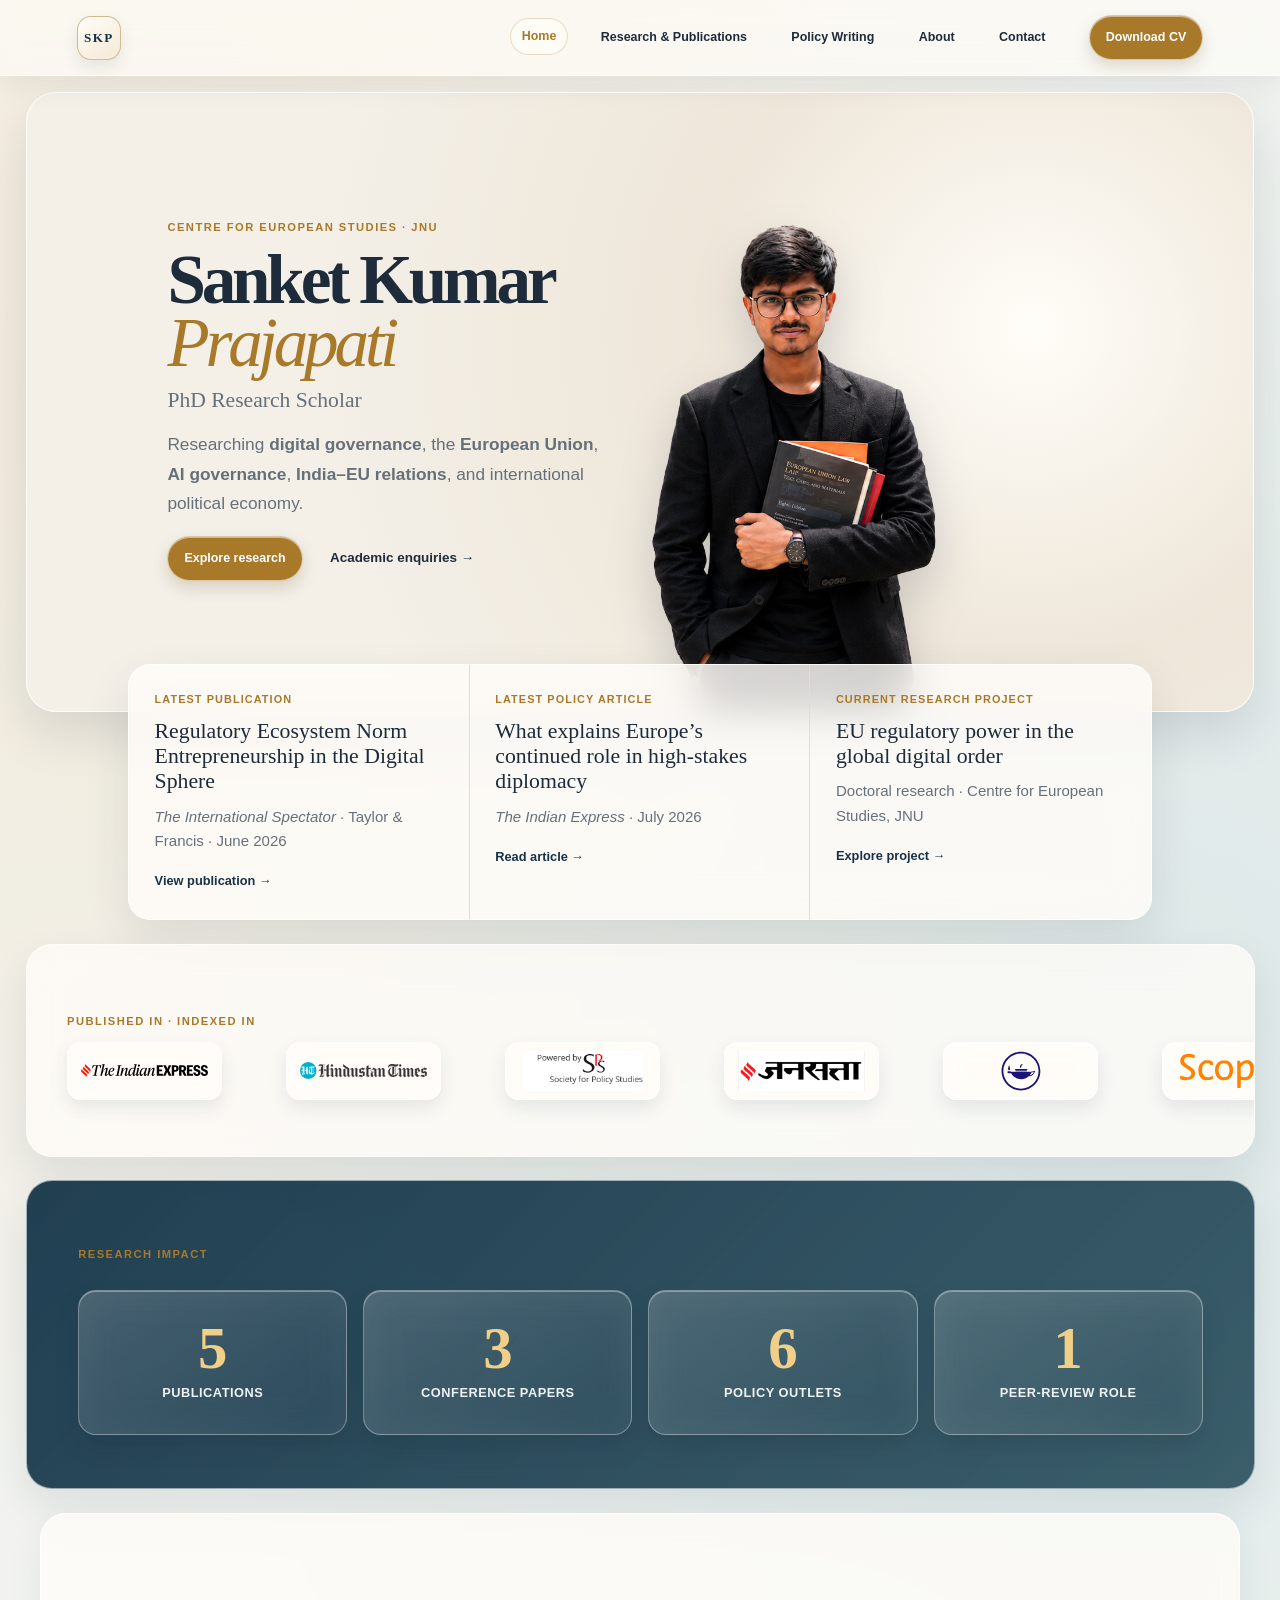
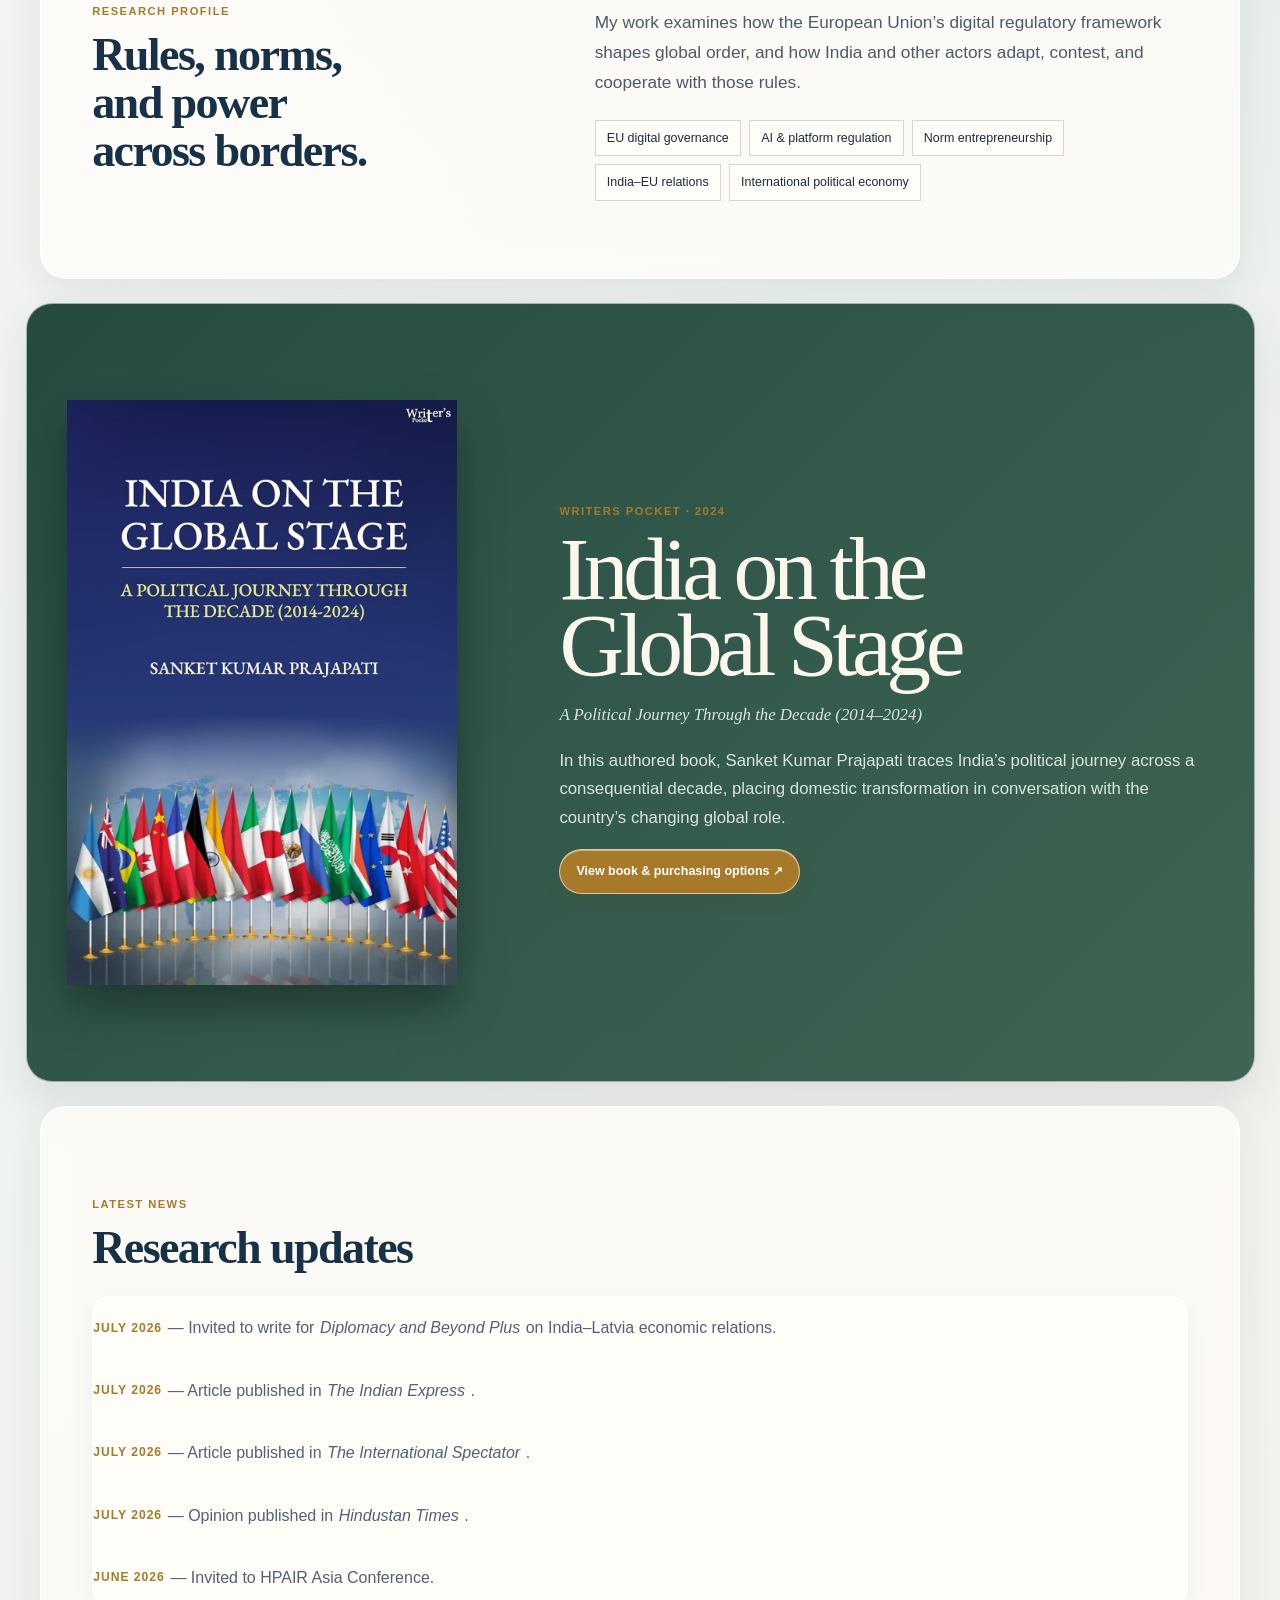
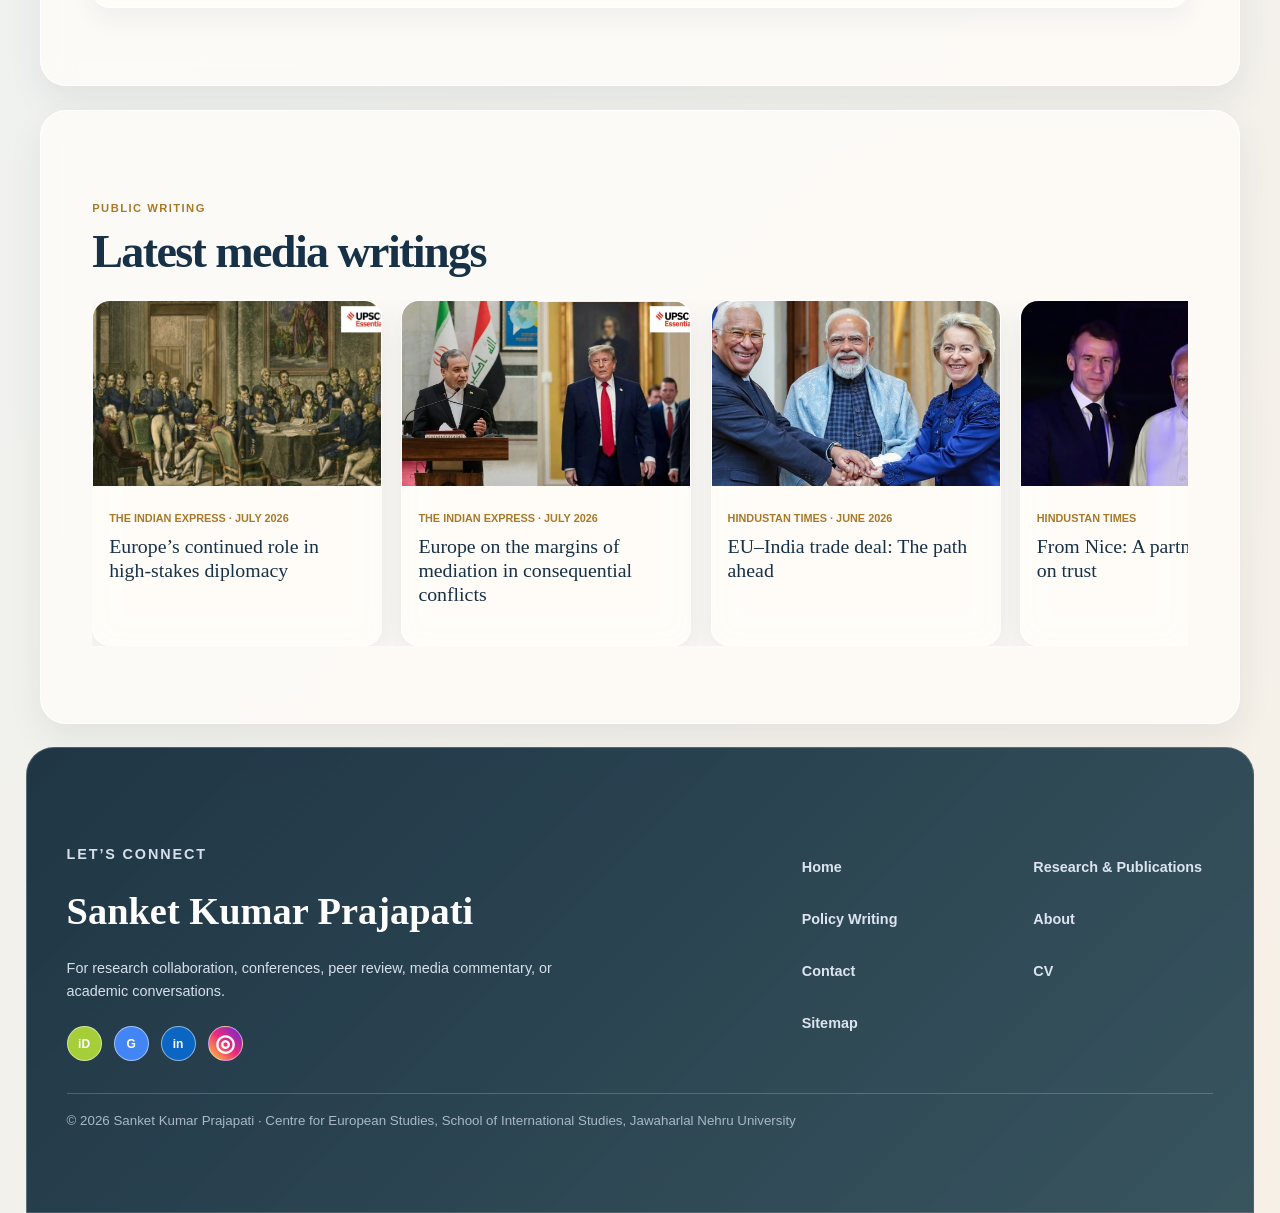
==== index.html @ c181a552 "Add files via upload" ====
<!doctype html>
<html lang="en">
<head>
  <meta charset="utf-8">
  <meta name="viewport" content="width=device-width,initial-scale=1">
  <title>Sanket Kumar Prajapati | EU Digital Governance & India–EU Research</title>
  <meta name="description" content="Sanket Kumar Prajapati is a PhD Research Scholar at JNU researching EU digital governance, AI governance, India–EU relations, and international political economy.">
  <meta name="keywords" content="Sanket Kumar Prajapati, Sanket Kumar, EU Digital Governance India, India EU Research, European Studies JNU, AI Governance">
  <meta name="citation_author" content="Prajapati, Sanket Kumar">
  <meta property="og:type" content="website"><meta property="og:title" content="Sanket Kumar Prajapati | EU Digital Governance Research"><meta property="og:description" content="PhD Research Scholar at JNU working on EU digital governance, AI governance and India–EU relations."><meta property="og:image" content="assets/sanket-portrait.png"><meta name="twitter:card" content="summary_large_image">
  <link rel="stylesheet" href="styles.css"><link rel="stylesheet" href="enhancements.css">
  <style>.uni-hero{position:relative;justify-content:flex-start;overflow:hidden}.uni-hero-copy{position:relative;z-index:1;margin-left:0}.hero-portrait-source{position:absolute;right:3%;bottom:0;width:min(54vw,760px);height:100%;object-fit:contain;object-position:center bottom;z-index:0}@media(max-width:760px){.hero-portrait-source{right:-19%;width:125vw;opacity:.4}.uni-hero-copy{width:100%}}</style>
  <script type="application/ld+json">{"@context":"https://schema.org","@type":"Person","name":"Sanket Kumar Prajapati","jobTitle":"PhD Research Scholar","affiliation":{"@type":"Organization","name":"Centre for European Studies, Jawaharlal Nehru University"},"sameAs":["https://orcid.org/0009-0006-2524-7685","https://scholar.google.com/citations?user=kN_yoHwAAAAJ&hl=en","https://in.linkedin.com/in/sanketkumarprajapati"],"knowsAbout":["EU digital governance","AI governance","India–EU relations","International political economy"]}</script>
</head>
<body>
<header class="uni-nav"><a href="index.html" class="uni-brand brand-mark" aria-label="Sanket Kumar Prajapati home">SKP</a><nav><a href="index.html" aria-current="page">Home</a><a href="research.html">Research &amp; Publications</a><a href="media.html">Policy Writing</a><a href="about.html">About</a><a href="contact.html">Contact</a></nav><a class="gold-button" href="Sanket_Kumar_Prajapati_CV-3.docx">Download CV</a></header>
  <main>
    <section class="uni-hero"><div class="uni-hero-copy"><p class="eyebrow">Centre for European Studies · JNU</p><h1>Sanket Kumar<br><em>Prajapati</em></h1><p class="role">PhD Research Scholar</p><p>Researching <b>digital governance</b>, the <b>European Union</b>, <b>AI governance</b>, <b>India–EU relations</b>, and international political economy.</p><div class="actions"><a class="gold-button" href="research.html">Explore research</a><a class="plain-link" href="contact.html">Academic enquiries →</a></div></div><img class="hero-portrait-source" src="assets/sanket-portrait.png" alt="Sanket Kumar Prajapati holding books"></section>
    <section class="priority-work"><article><p>Latest publication</p><h2>Regulatory Ecosystem Norm Entrepreneurship in the Digital Sphere</h2><span><em>The International Spectator</em> · Taylor &amp; Francis · June 2026</span><a href="research.html#journal-articles">View publication →</a></article><article><p>Latest policy article</p><h2>What explains Europe’s continued role in high-stakes diplomacy</h2><span><em>The Indian Express</em> · July 2026</span><a href="https://indianexpress.com/article/upsc-current-affairs/upsc-essentials/what-explains-europes-continued-role-in-high-stakes-diplomacy-10789690/">Read article →</a></article><article><p>Current research project</p><h2>EU regulatory power in the global digital order</h2><span>Doctoral research · Centre for European Studies, JNU</span><a href="research.html#current-research">Explore project →</a></article></section>
    <section class="logo-strip" aria-label="Published in and indexed in"><p class="eyebrow">Published in · Indexed in</p><div class="logo-track"><div class="logo-set"><img src="assets/logo-indian-express.svg" alt="The Indian Express"><img src="assets/logo-hindustan-times.svg" alt="Hindustan Times"><img src="assets/logo-south-asia-monitor.png" alt="South Asia Monitor"><img src="assets/logo-jansatta.jpg" alt="Jansatta"><img src="assets/logo-taylor-francis.svg" alt="Taylor & Francis"><img src="assets/logo-scopus.svg" alt="Scopus"></div><div class="logo-set" aria-hidden="true"><img src="assets/logo-indian-express.svg" alt=""><img src="assets/logo-hindustan-times.svg" alt=""><img src="assets/logo-south-asia-monitor.png" alt=""><img src="assets/logo-jansatta.jpg" alt=""><img src="assets/logo-taylor-francis.svg" alt=""><img src="assets/logo-scopus.svg" alt=""></div></div></section>
    <section class="impact-band"><p class="eyebrow">Research impact</p><div class="impact-cards"><article><strong>5</strong><span>Publications</span></article><article><strong>3</strong><span>Conference papers</span></article><article><strong>6</strong><span>Policy outlets</span></article><article><strong>1</strong><span>Peer-review role</span></article></div></section>
    <section class="uni-section research-profile"><div class="profile-heading"><p class="eyebrow">Research profile</p><h2>Rules, norms, and power across borders.</h2></div><div><p class="lead">My work examines how the European Union’s digital regulatory framework shapes global order, and how India and other actors adapt, contest, and cooperate with those rules.</p><div class="tags"><span>EU digital governance</span><span>AI &amp; platform regulation</span><span>Norm entrepreneurship</span><span>India–EU relations</span><span>International political economy</span></div></div></section>
    <section class="book-feature"><img src="assets/india-global-stage-book.jpg" alt="Cover of India on the Global Stage"><div><p class="eyebrow">Writers Pocket · 2024</p><h2>India on the<br>Global Stage</h2><p class="book-subtitle">A Political Journey Through the Decade (2014–2024)</p><p>In this authored book, Sanket Kumar Prajapati traces India’s political journey across a consequential decade, placing domestic transformation in conversation with the country’s changing global role.</p><a class="gold-button" href="https://www.amazon.in/India-Global-Stage-Political-2014-2024/dp/9360836710">View book &amp; purchasing options ↗</a></div></section>
    <section class="uni-section"><p class="eyebrow">Latest news</p><h2>Research updates</h2><div class="news-scroll"><div><p><b>July 2026</b> — Invited to write for <em>Diplomacy and Beyond Plus</em> on India–Latvia economic relations.</p><p><b>July 2026</b> — Article published in <em>The Indian Express</em>.</p><p><b>July 2026</b> — Article published in <em>The International Spectator</em>.</p><p><b>July 2026</b> — Opinion published in <em>Hindustan Times</em>.</p><p><b>June 2026</b> — Invited to HPAIR Asia Conference.</p><p><b>November 2025</b> — Conference paper presented on cyber security and India–Europe cooperation.</p></div><div aria-hidden="true"><p><b>July 2026</b> — Invited to write for <em>Diplomacy and Beyond Plus</em> on India–Latvia economic relations.</p><p><b>July 2026</b> — Article published in <em>The Indian Express</em>.</p><p><b>July 2026</b> — Article published in <em>The International Spectator</em>.</p><p><b>July 2026</b> — Opinion published in <em>Hindustan Times</em>.</p><p><b>June 2026</b> — Invited to HPAIR Asia Conference.</p><p><b>November 2025</b> — Conference paper presented on cyber security and India–Europe cooperation.</p></div></div></section>
    <section class="uni-section media-latest"><p class="eyebrow">Public writing</p><h2>Latest media writings</h2><div class="writing-scroll"><div class="writing-track"><div class="writing-grid"><a href="https://indianexpress.com/article/upsc-current-affairs/upsc-essentials/what-explains-europes-continued-role-in-high-stakes-diplomacy-10789690/"><img src="assets/indian-express-europe-diplomacy.jpg" alt="Congress of Vienna delegates"><small>The Indian Express · July 2026</small><h3>Europe’s continued role in high-stakes diplomacy</h3></a><a href="https://indianexpress.com/article/upsc-current-affairs/upsc-essentials/why-is-europe-on-the-margins-of-mediation-in-most-consequential-conflicts-10798776/"><img src="assets/indian-express-europe-mediation.jpg" alt="Europe and international mediation"><small>The Indian Express · July 2026</small><h3>Europe on the margins of mediation in consequential conflicts</h3></a><a href="https://www.hindustantimes.com/ht-insight/international-affairs/euindia-trade-deal-the-path-ahead-101781585048074.html"><img src="assets/hindustan-times-eu-india-trade.jpg" alt="Indian and European Union leaders"><small>Hindustan Times · June 2026</small><h3>EU–India trade deal: The path ahead</h3></a><a href="https://www.hindustantimes.com/ht-insight/international-affairs/from-nice-a-partnership-built-on-trust-101782469922329.html"><img src="assets/hindustan-times-nice.jpg" alt="India and France leaders"><small>Hindustan Times</small><h3>From Nice: A partnership built on trust</h3></a><a href="https://www.southasiamonitor.org/geopolitics-and-strategic-affairs/between-melody-moment-and-hard-work-ahead-modis-europe-tour"><img src="assets/south-asia-monitor-europe.jpeg" alt="European summit"><small>South Asia Monitor</small><h3>Between melody, moment and hard work ahead</h3></a><a href="https://www.jansatta.com/opinion/a-new-beginning-for-partnership-india-europe-technology-council-and-the-opportunity-for-digital-sovereignty/4570527/"><img src="assets/jansatta-digital-sovereignty.jpg" alt="India Europe Technology Council"><small>Jansatta · Opinion</small><h3>India–Europe Technology Council and digital sovereignty</h3></a></div><div class="writing-grid" aria-hidden="true"><a href="https://indianexpress.com/article/upsc-current-affairs/upsc-essentials/what-explains-europes-continued-role-in-high-stakes-diplomacy-10789690/"><img src="assets/indian-express-europe-diplomacy.jpg" alt=""><small>The Indian Express · July 2026</small><h3>Europe’s continued role in high-stakes diplomacy</h3></a><a href="https://indianexpress.com/article/upsc-current-affairs/upsc-essentials/why-is-europe-on-the-margins-of-mediation-in-most-consequential-conflicts-10798776/"><img src="assets/indian-express-europe-mediation.jpg" alt=""><small>The Indian Express · July 2026</small><h3>Europe on the margins of mediation in consequential conflicts</h3></a><a href="https://www.hindustantimes.com/ht-insight/international-affairs/euindia-trade-deal-the-path-ahead-101781585048074.html"><img src="assets/hindustan-times-eu-india-trade.jpg" alt=""><small>Hindustan Times · June 2026</small><h3>EU–India trade deal: The path ahead</h3></a><a href="https://www.hindustantimes.com/ht-insight/international-affairs/from-nice-a-partnership-built-on-trust-101782469922329.html"><img src="assets/hindustan-times-nice.jpg" alt=""><small>Hindustan Times</small><h3>From Nice: A partnership built on trust</h3></a><a href="https://www.southasiamonitor.org/geopolitics-and-strategic-affairs/between-melody-moment-and-hard-work-ahead-modis-europe-tour"><img src="assets/south-asia-monitor-europe.jpeg" alt=""><small>South Asia Monitor</small><h3>Between melody, moment and hard work ahead</h3></a><a href="https://www.jansatta.com/opinion/a-new-beginning-for-partnership-india-europe-technology-council-and-the-opportunity-for-digital-sovereignty/4570527/"><img src="assets/jansatta-digital-sovereignty.jpg" alt=""><small>Jansatta · Opinion</small><h3>India–Europe Technology Council and digital sovereignty</h3></a></div></div></div></section>
  </main>
  <footer class="academic-footer"><div class="footer-layout"><div><p class="eyebrow">Let’s connect</p><h2>Sanket Kumar Prajapati</h2><p>For research collaboration, conferences, peer review, media commentary, or academic conversations.</p><div class="social-icons"><a class="orcid" href="https://orcid.org/0009-0006-2524-7685" aria-label="ORCID">iD</a><a class="scholar" href="https://scholar.google.com/citations?user=kN_yoHwAAAAJ&amp;hl=en" aria-label="Google Scholar">G</a><a class="linkedin" href="https://in.linkedin.com/in/sanketkumarprajapati" aria-label="LinkedIn">in</a><a class="instagram" href="https://www.instagram.com/sk26_sanket/" aria-label="Instagram">◎</a></div></div><nav class="footer-links" aria-label="Footer navigation"><a href="index.html">Home</a><a href="research.html">Research &amp; Publications</a><a href="media.html">Policy Writing</a><a href="about.html">About</a><a href="contact.html">Contact</a><a href="Sanket_Kumar_Prajapati_CV-3.docx">CV</a><a href="research.html#journal-articles">Sitemap</a></nav></div><small>© 2026 Sanket Kumar Prajapati · Centre for European Studies, School of International Studies, Jawaharlal Nehru University</small></footer>
</body>
</html>
---- styles.css ----
:root{--navy:#102742;--navy-deep:#0b1b2e;--ink:#15243a;--muted:#596575;--paper:#f5f5f2;--white:#fff;--gold:#b68a3d;--line:#d9d9d5}*{box-sizing:border-box}html{scroll-behavior:smooth}body{margin:0;background:var(--paper);color:var(--ink);font:16px/1.55 Inter,"Source Sans 3",Arial,sans-serif}a{color:inherit;text-decoration:none}.uni-nav{height:76px;padding:0 clamp(1.25rem,6vw,6rem);display:flex;align-items:center;gap:2rem;background:var(--navy);color:#fff}.uni-nav nav{display:flex;gap:1.35rem;margin-left:auto}.uni-nav nav a{font-size:.78rem;font-weight:700}.uni-nav nav a[aria-current=page],.uni-nav nav a:hover{color:#d6b873}.uni-brand{font:1.05rem Georgia,serif}.uni-brand b{color:#d6b873}.gold-button{display:inline-flex;align-items:center;justify-content:center;background:var(--gold);color:#fff!important;padding:.72rem 1rem;font-size:.78rem;font-weight:800;text-decoration:none}.uni-hero{min-height:580px;padding:clamp(3rem,8vw,7rem) clamp(1.25rem,11vw,12rem);display:flex;align-items:center;justify-content:flex-end;color:#fff;background-image:linear-gradient(90deg,rgba(10,27,46,.08) 0%,rgba(10,27,46,.24) 38%,rgba(10,27,46,.9) 63%,var(--navy) 100%),url('assets/sanket-hero-ui.png');background-position:left center;background-size:cover;background-repeat:no-repeat}.uni-hero-copy{width:min(47%,600px);margin-left:auto}.eyebrow{color:var(--gold);font-size:.68rem;font-weight:800;letter-spacing:.14em;text-transform:uppercase}.uni-hero h1,.uni-section h2,.academic-footer h2{font-family:Georgia,"Merriweather",serif}.uni-hero h1{font-size:clamp(3rem,7vw,6rem);line-height:.9;letter-spacing:-.06em;margin:.8rem 0}.uni-hero h1 em{color:#d6b873;font-weight:400}.uni-hero .role{color:#d9e4ed;font:1.25rem Georgia,serif;margin:0 0 1rem}.uni-hero-copy>p:last-of-type{font-size:1.06rem;line-height:1.7;color:#f1f4f7}.plain-link{align-self:center;margin-left:1rem;font-size:.84rem;font-weight:700}.priority-work{max-width:1200px;margin:-2.5rem auto 0;position:relative;z-index:2;display:grid;grid-template-columns:repeat(3,1fr);background:#fff;box-shadow:0 14px 35px rgba(16,39,66,.15)}.priority-work article{padding:1.6rem;border-right:1px solid #ddd}.priority-work article:last-child{border:0}.priority-work p{margin:0;color:var(--gold);font-size:.68rem;font-weight:800;text-transform:uppercase;letter-spacing:.1em}.priority-work h2{font:500 1.35rem/1.12 Georgia,serif;margin:.65rem 0}.priority-work span{display:block;color:var(--muted);font-size:.85rem}.priority-work a{display:inline-block;margin-top:1.1rem;color:var(--navy);font-size:.8rem;font-weight:800}.logo-strip{overflow:hidden;padding:3.5rem max(2rem,calc((100vw - 1200px)/2));background:#f4f2ec;border-bottom:1px solid var(--line)}.logo-track{display:flex;width:max-content;animation:logo-slide 28s linear infinite}.logo-track:hover,.news-scroll:hover,.writing-scroll:hover{animation-play-state:paused}.logo-set{display:flex;align-items:center;gap:4rem;padding-right:4rem}.logo-set img{display:block;width:155px;height:58px;object-fit:contain;background:#fff;padding:.5rem .8rem;filter:none}.logo-set img[src*="jansatta"]{object-fit:cover;object-position:center;height:58px}.uni-section{max-width:1200px;margin:auto;padding:6rem 2rem;border-bottom:1px solid var(--line)}.uni-section h2{font-size:clamp(2rem,4vw,3.3rem);line-height:1;margin:.6rem 0 1.5rem}.lead{max-width:65ch;font-size:1.05rem;line-height:1.75;color:var(--muted)}.research-profile,.research-layout{display:grid;grid-template-columns:minmax(250px,.85fr) minmax(0,1.15fr);gap:4rem;align-items:start}.profile-heading h2,.research-layout h2,.about-intro h2{max-width:13ch}.tags{display:flex;flex-wrap:wrap;gap:.5rem;margin-top:1.4rem}.tags span{padding:.45rem .7rem;background:#fff;border:1px solid var(--line);font-size:.78rem}.book-feature{display:grid;grid-template-columns:minmax(260px,390px) minmax(0,1fr);gap:clamp(3rem,8vw,10rem);align-items:center;padding:6rem max(2rem,calc((100vw - 1200px)/2));background:#143c35;color:#fbf7ed}.book-feature img{width:100%;max-height:610px;object-fit:cover;box-shadow:0 22px 40px rgba(0,0,0,.35)}.book-feature h2{font:400 clamp(3.4rem,7vw,7rem)/.85 Georgia,serif;letter-spacing:-.06em;margin:.7rem 0 1.1rem}.book-feature p:not(.eyebrow){max-width:640px;color:#dbe5de;font-size:1.05rem;line-height:1.7}.book-feature .book-subtitle{font:italic 1.6rem/1.3 Georgia,serif;color:#dfbb68}.impact-band{padding:5rem max(2rem,calc((100vw - 1200px)/2));background:var(--navy);color:#fff}.impact-band>div{display:grid;grid-template-columns:repeat(4,auto 1fr);gap:.3rem 1.1rem;align-items:baseline;margin-top:1.7rem}.impact-band strong{font:400 3rem Georgia,serif;color:#d6b873}.impact-band span{font-size:.82rem;color:#dce5ef}.impact-band small{display:block;margin-top:1rem;color:#aab8c8}.news{border-top:1px solid var(--line)}.news p{padding:1rem 0;border-bottom:1px solid var(--line);margin:0;color:#536172}.news b,.news-scroll b{color:var(--gold);font-size:.76rem;letter-spacing:.08em;text-transform:uppercase}.news-scroll{display:flex;gap:5rem;overflow:hidden;white-space:nowrap;animation:news-slide 36s linear infinite;border-top:1px solid var(--line);border-bottom:1px solid var(--line)}.news-scroll>div{display:flex;gap:4rem;flex:none}.news-scroll p{padding:1.2rem 0;margin:0;color:#536172}.writing-grid{display:grid;grid-template-columns:repeat(3,1fr);gap:1.2rem}.writing-grid a{display:block;background:#fff;color:var(--ink);padding-bottom:1.2rem}.writing-grid img{width:100%;height:185px;object-fit:cover}.writing-grid small{display:block;margin:1rem 1rem 0;color:var(--gold);font-size:.68rem;font-weight:800;text-transform:uppercase}.writing-grid h3{font:500 1.25rem/1.15 Georgia,serif;margin:.45rem 1rem 1.2rem}.writing-grid>a span{display:block;margin:0 1rem;color:#a67524;font-size:.78rem;font-weight:800}.writing-scroll{display:flex;gap:1.2rem;overflow:hidden;animation:writing-slide 45s linear infinite}.writing-scroll>.writing-grid{min-width:calc(100vw - max(4rem,calc((100vw - 1200px))));flex:none}.research-cards,.experience-grid{display:grid;grid-template-columns:repeat(4,1fr);gap:1rem}.research-cards article,.experience-grid article{padding:1.5rem;background:#fff;border-top:3px solid var(--gold);box-shadow:0 5px 14px rgba(16,39,66,.07)}.research-cards h3,.experience-grid strong{font:600 1.08rem Georgia,serif}.research-cards p,.experience-grid p{color:var(--muted);line-height:1.55}.research-layout h3{margin:2rem 0 .8rem}.publication{padding:2.1rem 0;border-top:1px solid #bbc3cb}.publication:last-child{border-bottom:1px solid #bbc3cb}.publication h3{font:500 clamp(1.35rem,2.5vw,2rem)/1.18 Georgia,serif;margin:.3rem 0 .7rem;color:var(--navy)}.pub-type{margin:0;color:#a67524;font-size:.72rem;font-weight:800;letter-spacing:.11em;text-transform:uppercase}.publication-meta{font-weight:700;color:#384c61}.publication p{line-height:1.6}.publication a{color:#0d5771;font-weight:800}.publication summary{cursor:pointer;color:var(--navy);font-weight:800}.publication details p{max-width:75ch;color:#526171}.citation-copy{margin-top:.7rem;padding:.62rem .9rem;border:1px solid var(--navy);background:transparent;color:var(--navy);font:800 .72rem Inter,Arial,sans-serif;letter-spacing:.06em;text-transform:uppercase;cursor:pointer}.citation-copy:hover{background:var(--navy);color:#fff}.invitation{padding:4.5rem max(2rem,calc((100vw - 1200px)/2));background:var(--navy);color:#fff}.invitation h2{max-width:750px;font:400 clamp(2.1rem,4vw,4rem)/1 Georgia,serif;margin:.5rem 0 1.6rem}.media-portfolio .writing-grid a{border:1px solid #d8dfe6}.about-intro{display:grid;grid-template-columns:1.25fr .75fr;gap:4rem;align-items:center}.about-intro img{width:100%;height:420px;object-fit:cover;object-position:32% center;background:var(--navy)}.about-intro p:not(.eyebrow){max-width:68ch;color:var(--muted);line-height:1.7}.academic-footer{padding:5rem max(2rem,calc((100vw - 1200px)/2));background:var(--navy-deep);color:#fff}.academic-footer h2{font-size:2.2rem;margin:.5rem 0}.academic-footer p{max-width:65ch;color:#d7e0ea}.academic-footer a{color:#d6b873}.academic-footer small{display:block;margin-top:2rem;padding-top:1rem;border-top:1px solid rgba(255,255,255,.2);color:#aab8c8}.footer-layout{display:flex;justify-content:space-between;gap:5rem}.footer-layout>div{max-width:600px}.footer-links{display:grid;grid-template-columns:repeat(2,minmax(120px,1fr));gap:.7rem 2.5rem;align-content:start;padding-top:1.2rem}.footer-links a{font-weight:700;color:#dce5ef}.social-icons{display:flex;gap:.75rem;margin-top:1.4rem}.social-icons a{display:grid;place-items:center;width:35px;height:35px;border:1px solid rgba(255,255,255,.5);border-radius:50%;font:800 .75rem/1 Arial,sans-serif;color:#fff;text-decoration:none}.social-icons .orcid{background:#a6ce39}.social-icons .scholar{background:#4285f4}.social-icons .linkedin{background:#0a66c2}.social-icons .instagram{background:linear-gradient(45deg,#f9ce34,#ee2a7b,#6228d7);font-size:1.45rem}@keyframes logo-slide{to{transform:translateX(-50%)}}@keyframes news-slide{to{transform:translateX(-50%)}}@keyframes writing-slide{to{transform:translateX(-50%)}}@media(max-width:760px){.uni-nav{padding:0 1rem}.uni-nav nav{display:none}.uni-nav .gold-button{margin-left:auto}.uni-hero{min-height:650px;padding:3rem 1.5rem;background-position:22% center;background-image:linear-gradient(90deg,rgba(10,27,46,.4),rgba(10,27,46,.88)),url('assets/sanket-hero-ui.png')}.uni-hero-copy{width:100%;margin:0}.uni-hero h1{font-size:3.2rem}.priority-work{margin:0;display:block}.priority-work article{border-right:0;border-bottom:1px solid #ddd}.logo-strip{padding:2.5rem 1.5rem}.logo-set{gap:2.2rem;padding-right:2.2rem}.logo-set img{width:130px}.uni-section{padding:4rem 1.5rem}.research-profile,.research-layout,.about-intro{grid-template-columns:1fr;gap:2rem}.book-feature{grid-template-columns:1fr;padding:4rem 1.5rem;gap:2.5rem}.book-feature img{max-height:500px;width:min(320px,100%)}.book-feature h2{font-size:3.6rem}.impact-band{padding:4rem 1.5rem}.impact-band>div{grid-template-columns:auto 1fr;gap:.5rem 1rem}.writing-scroll>.writing-grid{min-width:900px}.writing-grid{grid-template-columns:repeat(3,280px)}.news-scroll{gap:2rem}.news-scroll>div{gap:2rem}.research-cards,.experience-grid{grid-template-columns:1fr}.footer-layout{display:block}.footer-links{margin-top:2rem}.about-intro img{height:330px;object-position:32% center}.plain-link{display:none}}
---- enhancements.css ----
/* Warm academic palette and restrained motion */
:root{--paper:#f4f0e8;--white:#fffdf8;--ink:#1d2b3b;--muted:#66707a;--line:#ddd5c8;--navy:#183247;--navy-deep:#102433;--gold:#a9792a}
body{background:var(--paper);color:var(--ink)}
.uni-nav{background:rgba(255,253,248,.92);color:var(--ink);border-bottom:1px solid var(--line);backdrop-filter:blur(12px);position:sticky;top:0;z-index:30}.uni-brand b,.uni-nav nav a[aria-current=page],.uni-nav nav a:hover{color:var(--gold)}
.uni-hero{min-height:650px;background:radial-gradient(circle at 82% 38%,#fffdf8 0,#eee6d9 31%,#f4f0e8 69%)!important;color:var(--ink)}
.uni-hero h1{color:var(--ink)}.uni-hero h1 em{color:var(--gold)}.uni-hero .role,.uni-hero-copy>p:last-of-type{color:var(--muted)}
.hero-portrait-source{right:-1%!important;width:min(68vw,960px)!important;height:112%!important;filter:drop-shadow(0 22px 23px rgba(21,36,58,.18))}
.gold-button{background:var(--gold)}.gold-button:hover{transform:translateY(-2px);box-shadow:0 10px 18px rgba(126,87,31,.22)}
.priority-work{background:var(--white);border:1px solid var(--line);box-shadow:0 18px 45px rgba(42,54,61,.11)}.priority-work article{transition:background .25s ease,transform .25s ease}.priority-work article:hover{background:#fbf7ef;transform:translateY(-4px)}
.logo-strip{background:#eee8dd}.uni-section{border-color:var(--line)}.tags span,.research-cards article,.experience-grid article,.writing-grid a{background:var(--white)}
.book-feature{background:#254537}.impact-band,.invitation{background:#28465a}.academic-footer{background:#172d3d}
.writing-grid a{transition:transform .3s ease,box-shadow .3s ease}.writing-grid a:hover{transform:translateY(-7px);box-shadow:0 18px 35px rgba(27,41,52,.16)}.writing-grid img{transition:transform .45s ease}.writing-grid a:hover img{transform:scale(1.035)}
.uni-nav{animation:slideDown .7s both}.uni-hero-copy{animation:riseIn .9s .15s both}.hero-portrait-source{animation:portraitIn 1s .15s both}.priority-work article{animation:riseIn .75s both}.priority-work article:nth-child(2){animation-delay:.12s}.priority-work article:nth-child(3){animation-delay:.24s}.uni-section,.book-feature,.impact-band{animation:riseIn .7s both;animation-timeline:view();animation-range:entry 8% cover 25%}
@keyframes slideDown{from{opacity:0;transform:translateY(-14px)}to{opacity:1;transform:translateY(0)}}@keyframes riseIn{from{opacity:0;transform:translateY(22px)}to{opacity:1;transform:translateY(0)}}@keyframes portraitIn{from{opacity:0;transform:translate(40px,20px)}to{opacity:1;transform:translate(0,0)}}
@media(max-width:760px){.uni-nav{background:rgba(255,253,248,.96)}.uni-hero{min-height:650px;background:linear-gradient(90deg,rgba(244,240,232,.97),rgba(244,240,232,.63)),#f4f0e8!important}.hero-portrait-source{right:-26%!important;width:132vw!important;height:100%!important;opacity:.48}.uni-hero-copy{max-width:90%}.uni-section,.book-feature,.impact-band{animation-timeline:auto;animation-range:normal}}
@media(prefers-reduced-motion:reduce){*,*::before,*::after{animation-duration:.01ms!important;animation-iteration-count:1!important;scroll-behavior:auto!important;transition-duration:.01ms!important}}

/* Homepage research updates: vertical continuous news reel. */
.news-scroll{display:block!important;position:relative;height:3.9rem;overflow:hidden;white-space:nowrap;animation:none!important;border-top:1px solid var(--line);border-bottom:1px solid var(--line)}.news-scroll>div{position:absolute;left:0;width:100%;display:block!important;animation:vertical-news 36s linear infinite}.news-scroll>div:first-child{top:0}.news-scroll>div:nth-child(2){top:23.4rem}.news-scroll p{height:3.9rem;display:flex;align-items:center;gap:.35rem;padding:0!important;margin:0!important;overflow:hidden;text-overflow:ellipsis}.news-scroll:hover>div{animation-play-state:paused}@keyframes vertical-news{to{transform:translateY(-23.4rem)}}

/* Four latest articles move as one seamless media-writing carousel. */
.writing-scroll{display:block!important;overflow:hidden;animation:none!important}.writing-track{display:flex;gap:1.2rem;width:max-content;animation:media-carousel 46s linear infinite}.writing-scroll:hover .writing-track{animation-play-state:paused}.writing-track .writing-grid{width:min(1200px,calc(100vw - 4rem));min-width:0!important;grid-template-columns:repeat(4,minmax(0,1fr));flex:none}@keyframes media-carousel{to{transform:translateX(calc(-50% - .6rem))}}@media(max-width:760px){.writing-track .writing-grid{width:1180px;grid-template-columns:repeat(4,280px)}}

/* Liquid glass, fuller news rail, and responsive editorial layouts. */
.uni-section,.priority-work,.research-cards article,.experience-grid article,.writing-grid a,.publication{background:rgba(255,253,248,.62);backdrop-filter:blur(14px);-webkit-backdrop-filter:blur(14px)}.priority-work,.research-cards article,.experience-grid article,.writing-grid a{border-color:rgba(190,173,143,.45)}.uni-section{border-color:rgba(190,173,143,.42)}.news-scroll{height:19.5rem!important;background:rgba(255,253,248,.42);border-radius:18px}.news-scroll>div:nth-child(2){top:23.4rem}.news-scroll p{height:3.9rem}.writing-track .writing-grid{width:1848px;grid-template-columns:repeat(6,290px)}.writing-track{animation-duration:64s}.about-speaking-photo{margin:0;position:relative;overflow:hidden;border-radius:22px;background:#dce4e3;box-shadow:0 22px 48px rgba(24,50,71,.17)}.about-speaking-photo img{display:block;width:100%;height:570px;object-fit:cover;object-position:center}.about-speaking-photo figcaption{position:absolute;left:1rem;bottom:1rem;padding:.45rem .7rem;border-radius:999px;background:rgba(255,253,248,.75);backdrop-filter:blur(12px);font-size:.78rem;color:#183247}.cv-timeline article{display:grid;grid-template-columns:150px 1fr;gap:2rem;padding:1.5rem 0;border-top:1px solid rgba(190,173,143,.55)}.cv-timeline article:last-child{border-bottom:1px solid rgba(190,173,143,.55)}.cv-timeline article>span{font-weight:800;color:var(--gold);font-size:.8rem;letter-spacing:.05em}.cv-timeline h3{font:600 1.25rem Georgia,serif;margin:0 0 .35rem}.cv-timeline p{max-width:70ch;margin:0;color:var(--muted)}
@media(max-width:1024px){.uni-nav{gap:1rem;padding:0 2rem}.uni-nav nav{gap:.75rem}.uni-nav nav a{font-size:.7rem}.uni-section{padding:4.5rem 2rem}.about-intro{grid-template-columns:1fr 1fr;gap:2.5rem}.about-speaking-photo img{height:480px}.research-cards,.experience-grid{grid-template-columns:repeat(2,1fr)}.writing-track .writing-grid{width:1848px;grid-template-columns:repeat(6,290px)}}
@media(max-width:760px){.news-scroll{height:15.6rem!important}.news-scroll p{font-size:.86rem}.writing-track .writing-grid{width:1788px;grid-template-columns:repeat(6,280px)}.about-speaking-photo img{height:420px}.cv-timeline article{grid-template-columns:1fr;gap:.35rem}.research-cards,.experience-grid{grid-template-columns:1fr}.uni-nav .gold-button{padding:.58rem .7rem;font-size:.68rem}}

/* Site-wide liquid glass system. */
body{background:radial-gradient(circle at 6% 9%,rgba(232,205,159,.38),transparent 27%),radial-gradient(circle at 93% 24%,rgba(167,205,211,.35),transparent 32%),linear-gradient(135deg,#f7f4ee 0%,#e9eef0 48%,#f6efe4 100%);background-attachment:fixed}.uni-nav{background:rgba(255,253,248,.62);border-bottom:1px solid rgba(255,255,255,.82);box-shadow:0 8px 28px rgba(30,51,68,.08)}.uni-section{margin-top:1.5rem;margin-bottom:1.5rem;padding:clamp(3rem,6vw,5.5rem) clamp(1.5rem,4vw,4rem);background:rgba(255,253,248,.45);border:1px solid rgba(255,255,255,.72);border-radius:26px;box-shadow:0 18px 45px rgba(37,61,75,.08)}.uni-section+.uni-section{margin-top:0}.uni-hero{margin:1rem clamp(.8rem,2vw,2rem) 0;min-height:620px;border:1px solid rgba(255,255,255,.85);border-radius:30px;box-shadow:0 22px 48px rgba(33,55,70,.13)}.priority-work{margin:-3rem clamp(1.4rem,10vw,12rem) 1.5rem;max-width:none;border-radius:22px;overflow:hidden;background:rgba(255,253,248,.66);border:1px solid rgba(255,255,255,.85);backdrop-filter:blur(18px);-webkit-backdrop-filter:blur(18px)}.priority-work article{background:transparent}.logo-strip,.impact-band,.book-feature,.invitation{margin:1.5rem clamp(.8rem,2vw,2rem);border-radius:26px;border:1px solid rgba(255,255,255,.54);box-shadow:0 18px 42px rgba(37,61,75,.11)}.logo-strip{background:rgba(255,253,248,.52);backdrop-filter:blur(18px);-webkit-backdrop-filter:blur(18px)}.impact-band,.invitation{background:linear-gradient(135deg,rgba(26,57,76,.92),rgba(46,82,94,.78));backdrop-filter:blur(20px);-webkit-backdrop-filter:blur(20px)}.book-feature{background:linear-gradient(135deg,rgba(30,70,58,.94),rgba(52,94,77,.78));backdrop-filter:blur(20px);-webkit-backdrop-filter:blur(20px)}.research-cards article,.experience-grid article,.writing-grid a{border:1px solid rgba(255,255,255,.75);border-radius:18px;overflow:hidden;box-shadow:0 12px 30px rgba(37,61,75,.09)}.publication{border-color:rgba(184,164,127,.42)}.news-scroll{border:1px solid rgba(255,255,255,.85);box-shadow:inset 0 1px 0 rgba(255,255,255,.65),0 10px 24px rgba(34,54,68,.06)}.academic-footer{margin:1.5rem clamp(.8rem,2vw,2rem) 0;border-radius:28px 28px 0 0;border:1px solid rgba(255,255,255,.18);background:linear-gradient(135deg,rgba(19,43,60,.95),rgba(30,62,75,.88));backdrop-filter:blur(22px);-webkit-backdrop-filter:blur(22px)}.about-speaking-photo{border:1px solid rgba(255,255,255,.8)}
@media(max-width:760px){.uni-section{margin:1rem .7rem;padding:3rem 1.3rem;border-radius:20px}.uni-hero{margin:.7rem .7rem 0;border-radius:22px;min-height:620px}.priority-work{margin:-1.5rem .7rem 1rem;border-radius:18px}.logo-strip,.impact-band,.book-feature,.invitation{margin:1rem .7rem;border-radius:20px}.academic-footer{margin:1rem .7rem 0;border-radius:22px 22px 0 0}}

/* Glass components for impact, outlet marquees, navigation and actions. */
.impact-band{padding:3.3rem max(1.5rem,calc((100vw - 1200px)/2))}.impact-cards{display:grid;grid-template-columns:repeat(4,1fr);gap:1rem;margin-top:1.4rem}.impact-cards article{min-height:145px;display:flex;flex-direction:column;justify-content:flex-end;padding:1.25rem;border:1px solid rgba(255,255,255,.32);border-radius:18px;background:linear-gradient(145deg,rgba(255,255,255,.2),rgba(255,255,255,.06));box-shadow:inset 0 1px 0 rgba(255,255,255,.34),0 12px 25px rgba(6,22,34,.14);backdrop-filter:blur(18px);-webkit-backdrop-filter:blur(18px);transition:transform .25s ease,background .25s ease}.impact-cards article:hover{transform:translateY(-5px);background:linear-gradient(145deg,rgba(255,255,255,.3),rgba(255,255,255,.1))}.impact-cards strong{font:400 3rem Georgia,serif;color:#f0d089}.impact-cards span{color:#edf3f2;font-size:.82rem}.logo-set img{border:1px solid rgba(255,255,255,.95)!important;border-radius:14px;background:rgba(255,253,248,.72)!important;box-shadow:inset 0 1px 0 rgba(255,255,255,.88),0 8px 18px rgba(38,56,65,.1);backdrop-filter:blur(12px);-webkit-backdrop-filter:blur(12px);transition:transform .25s ease,box-shadow .25s ease}.logo-set img:hover{transform:translateY(-4px) scale(1.03);box-shadow:inset 0 1px 0 rgba(255,255,255,.95),0 15px 26px rgba(38,56,65,.16)}.uni-nav nav a,.footer-links a,.plain-link{padding:.48rem .65rem;border:1px solid transparent;border-radius:999px;transition:background .25s ease,border-color .25s ease,transform .25s ease}.uni-nav nav a:hover,.uni-nav nav a[aria-current=page],.footer-links a:hover,.plain-link:hover{border-color:rgba(184,151,90,.32);background:rgba(255,253,248,.56);transform:translateY(-1px)}.gold-button,.citation-copy{border:1px solid rgba(255,255,255,.58);border-radius:999px;box-shadow:inset 0 1px 0 rgba(255,255,255,.46),0 7px 16px rgba(89,65,24,.18);backdrop-filter:blur(12px);-webkit-backdrop-filter:blur(12px);transition:transform .22s ease,box-shadow .22s ease,background .22s ease}.citation-copy{background:rgba(255,253,248,.58);color:var(--navy);border-color:rgba(24,50,71,.22)}.citation-copy:hover{background:rgba(24,50,71,.9);box-shadow:0 10px 20px rgba(24,50,71,.2)}
@media(max-width:760px){.impact-cards{grid-template-columns:repeat(2,1fr);gap:.7rem}.impact-cards article{min-height:112px;padding:1rem}.impact-cards strong{font-size:2.3rem}.uni-nav nav a{padding:.35rem}.footer-links a{padding:.25rem 0;border:0;border-radius:0}}

/* Let the Research Impact cards use the full glass panel width. */
.impact-band{padding:3.3rem clamp(1.5rem,4vw,6rem)}.impact-cards{width:100%;grid-template-columns:repeat(4,minmax(0,1fr))}.impact-cards article{width:100%}

/* Override the legacy impact grid so number and label remain together. */
.impact-band>.impact-cards{display:grid;grid-template-columns:repeat(4,minmax(0,1fr));gap:1rem;align-items:stretch}

.impact-cards article{align-items:center!important;justify-content:center!important;text-align:center;gap:.45rem}.impact-cards strong{font-size:clamp(3.2rem,5vw,5.4rem)!important;font-weight:700!important;line-height:.9}.impact-cards span{font-size:clamp(.82rem,1.2vw,1rem)!important;font-weight:800;letter-spacing:.04em;text-transform:uppercase}

/* A taller editorial hero gives the full portrait enough room to breathe. */
.uni-hero{min-height:clamp(620px,68vh,740px)}.hero-portrait-source{height:112%!important;width:min(68vw,960px)!important}.uni-hero-copy{padding-bottom:1rem}@media(max-width:1024px){.uni-hero{min-height:640px}.hero-portrait-source{width:min(72vw,850px)!important}}@media(max-width:760px){.uni-hero{min-height:600px}.hero-portrait-source{height:100%!important;width:132vw!important}.uni-hero-copy{padding-bottom:0}}

/* Rebalance the hero: a stronger portrait with its head aligned to the academic line. */
.uni-hero h1{font-size:clamp(2.7rem,5.4vw,5.15rem)}.hero-portrait-source{right:-2%!important;width:min(76vw,1080px)!important;height:112%!important;object-position:center bottom!important}.uni-hero-copy{transform:translateY(-.4rem)}@media(max-width:1024px){.hero-portrait-source{right:-7%!important;width:min(82vw,980px)!important}}@media(max-width:760px){.uni-hero h1{font-size:3.1rem}.hero-portrait-source{right:-28%!important;width:136vw!important}.uni-hero-copy{transform:none}}

/* Desktop scroll-stack: glass panels rise over one another as the page advances. */
@media(min-width:1025px){main>section:not(.uni-hero){position:sticky;top:88px;isolation:isolate;will-change:transform;transition:transform .45s cubic-bezier(.22,1,.36,1),box-shadow .45s ease}main>section:not(.uni-hero):hover{transform:translateY(-3px);box-shadow:0 28px 62px rgba(30,51,68,.17)}main>section:nth-of-type(2){z-index:2}main>section:nth-of-type(3){z-index:3}main>section:nth-of-type(4){z-index:4}main>section:nth-of-type(5){z-index:5}main>section:nth-of-type(6){z-index:6}main>section:nth-of-type(7){z-index:7}main>section:nth-of-type(8){z-index:8}main>section:nth-of-type(9){z-index:9}.academic-footer{position:relative;z-index:20}}

/* Long-form sections must complete their natural scroll before the next appears. */
@media(min-width:1025px){main>section:not(.uni-hero){position:relative!important;top:auto!important;z-index:auto!important;transform:none!important;transition:box-shadow .35s ease,background .35s ease}main>section:not(.uni-hero):hover{box-shadow:0 22px 48px rgba(30,51,68,.13)}}

/* Higher-contrast, calmer glass for extended reading. */
body{background:radial-gradient(circle at 8% 9%,rgba(229,204,161,.26),transparent 28%),radial-gradient(circle at 91% 22%,rgba(165,202,207,.24),transparent 30%),linear-gradient(135deg,#f8f5ef 0%,#eef2f1 48%,#f7f0e7 100%)}.uni-section{background:rgba(255,253,249,.78);border-color:rgba(255,255,255,.92);box-shadow:0 14px 34px rgba(37,61,75,.08)}.research-cards article,.experience-grid article,.writing-grid a{background:rgba(255,253,249,.86)}.priority-work{background:rgba(255,253,249,.82)}.logo-strip{background:rgba(255,253,249,.76)}.lead,.publication p,.research-cards p,.experience-grid p,.about-intro p:not(.eyebrow){color:#4e5a66}.uni-section h2,.publication h3,.writing-grid h3{color:#173147}.news-scroll{background:rgba(255,253,249,.72)}.impact-band{background:linear-gradient(135deg,rgba(23,55,75,.96),rgba(42,79,93,.91))}.book-feature{background:linear-gradient(135deg,rgba(29,68,57,.96),rgba(47,89,70,.92))}.invitation{background:linear-gradient(135deg,rgba(24,54,74,.96),rgba(44,81,94,.91))}

/* Contact page */
.contact-hero,.contact-layout{max-width:1200px;margin:1.5rem auto;padding:clamp(2rem,5vw,5rem);border:1px solid rgba(255,255,255,.88);border-radius:28px;background:rgba(255,253,249,.62);box-shadow:0 18px 45px rgba(37,61,75,.1);backdrop-filter:blur(18px);-webkit-backdrop-filter:blur(18px)}.contact-hero{display:grid;grid-template-columns:1.3fr .7fr;gap:4rem;align-items:end;min-height:430px;background:linear-gradient(130deg,rgba(255,253,249,.86),rgba(230,239,236,.54))}.contact-hero h1{max-width:13ch;margin:.6rem 0 1.2rem;font:400 clamp(3rem,6vw,6rem)/.92 Georgia,serif;letter-spacing:-.06em;color:#173147}.contact-hero>div>p:not(.eyebrow){max-width:58ch;color:#4e5a66;font-size:1.05rem;line-height:1.7}.contact-hero aside{padding:1.7rem;border:1px solid rgba(255,255,255,.84);border-radius:20px;background:rgba(255,255,255,.42);box-shadow:inset 0 1px 0 rgba(255,255,255,.9)}.contact-hero aside h2{font:500 1.5rem/1.12 Georgia,serif;margin:.55rem 0}.contact-hero aside p:not(.eyebrow){color:#55636e}.contact-layout{display:grid;grid-template-columns:.85fr 1.15fr;gap:3rem;align-items:start;background:transparent;border:0;box-shadow:none;backdrop-filter:none;padding:0}.contact-details,.contact-form{padding:clamp(1.6rem,3vw,3rem);border:1px solid rgba(255,255,255,.88);border-radius:24px;background:rgba(255,253,249,.68);box-shadow:0 16px 38px rgba(37,61,75,.09);backdrop-filter:blur(18px);-webkit-backdrop-filter:blur(18px)}.contact-details h2,.contact-form h2{font:500 clamp(1.8rem,3vw,2.8rem)/1 Georgia,serif;color:#173147;margin:.6rem 0 1.2rem}.contact-email{display:inline-block;font:500 1.12rem Georgia,serif;color:#87611d;border-bottom:1px solid currentColor;margin-bottom:1.8rem}.contact-reasons{display:grid;gap:.75rem}.contact-reasons article{padding:1rem;border-radius:15px;background:rgba(255,255,255,.44);border:1px solid rgba(255,255,255,.74)}.contact-reasons strong{display:block;color:#173147;font-size:.9rem}.contact-reasons span{display:block;margin-top:.18rem;color:#5b6770;font-size:.83rem}.contact-socials{margin-top:1.5rem}.contact-form{display:grid;gap:1rem}.contact-form label{display:grid;gap:.38rem;color:#3e4e5a;font-size:.8rem;font-weight:800;letter-spacing:.04em;text-transform:uppercase}.contact-form input,.contact-form textarea{width:100%;padding:.8rem .9rem;border:1px solid rgba(124,140,147,.35);border-radius:12px;outline:none;background:rgba(255,255,255,.68);color:#173147;font:400 .95rem Inter,Arial,sans-serif;transition:border-color .2s ease,box-shadow .2s ease}.contact-form input:focus,.contact-form textarea:focus{border-color:#a9792a;box-shadow:0 0 0 4px rgba(169,121,42,.13)}.form-row{display:grid;grid-template-columns:1fr 1fr;gap:1rem}.contact-form small{color:#66717a;font-size:.75rem}.contact-form .gold-button{justify-self:start;border:0;cursor:pointer}@media(max-width:760px){.contact-hero,.contact-layout{margin:1rem .7rem}.contact-hero,.contact-layout{grid-template-columns:1fr;gap:1.5rem}.contact-hero{min-height:auto}.contact-hero h1{font-size:3.2rem}.form-row{grid-template-columns:1fr}.contact-details,.contact-form{border-radius:20px}}

.contact-speaking-photo{display:block;width:100%;height:190px;object-fit:cover;object-position:center 34%;border-radius:14px;margin-bottom:1.2rem}.research-publisher-logos{display:flex;align-items:center;gap:1rem;margin-top:1.8rem}.research-publisher-logos img{width:150px;height:52px;object-fit:contain;padding:.55rem .85rem;border:1px solid rgba(255,255,255,.88);border-radius:14px;background:rgba(255,255,255,.55);box-shadow:inset 0 1px 0 rgba(255,255,255,.9),0 8px 18px rgba(38,56,65,.08)}@media(max-width:760px){.contact-speaking-photo{height:220px}.research-publisher-logos img{width:130px}}

/* Unified, responsive type scale across the full website. */
body{font-size:16px;line-height:1.62}.uni-nav{font-size:.9rem}.uni-brand{font-size:1.12rem}.uni-nav nav a,.gold-button{font-size:.78rem}.eyebrow{font-size:.7rem;letter-spacing:.13em}.uni-hero h1{font-size:clamp(3rem,5.4vw,5.15rem)!important;line-height:.91}.uni-hero .role{font-size:clamp(1.12rem,1.7vw,1.35rem)}.uni-hero-copy>p:last-of-type{font-size:clamp(.98rem,1.35vw,1.1rem);line-height:1.7}.uni-section h2,.contact-details h2,.contact-form h2{font-size:clamp(2rem,3.6vw,3.35rem);line-height:1.04;letter-spacing:-.035em}.lead{font-size:clamp(1rem,1.35vw,1.14rem);line-height:1.72}.priority-work h2{font-size:clamp(1.22rem,1.7vw,1.55rem);line-height:1.16}.priority-work span,.publication p,.research-cards p,.experience-grid p,.news p{font-size:.94rem}.writing-grid h3{font-size:clamp(1.12rem,1.55vw,1.35rem);line-height:1.2}.publication h3{font-size:clamp(1.3rem,2.15vw,2rem);line-height:1.2}.research-cards h3,.experience-grid strong,.cv-timeline h3{font-size:1.12rem}.academic-footer h2{font-size:clamp(1.9rem,3vw,2.55rem)}.academic-footer p,.footer-links a{font-size:.9rem}.contact-hero h1{font-size:clamp(3rem,5.2vw,5.25rem);line-height:.95}.contact-hero aside h2{font-size:1.45rem}.contact-form input,.contact-form textarea{font-size:1rem}.contact-form label{font-size:.73rem}.citation-copy{font-size:.69rem}.impact-cards strong{font-size:clamp(3rem,4.6vw,4.8rem)!important}.impact-cards span{font-size:clamp(.74rem,1vw,.92rem)!important}@media(max-width:760px){body{font-size:15px}.uni-nav{font-size:.82rem}.uni-brand{font-size:1rem}.uni-hero h1{font-size:3rem!important}.uni-section h2,.contact-details h2,.contact-form h2{font-size:2.15rem}.lead{font-size:1rem}.priority-work h2{font-size:1.25rem}.writing-grid h3{font-size:1.12rem}.publication h3{font-size:1.35rem}.news p{font-size:.86rem}.academic-footer p,.footer-links a{font-size:.84rem}}

.cv-timeline article p+p{margin-top:.55rem}.research-area-grid{display:grid;grid-template-columns:repeat(3,1fr);gap:1rem}.research-area-grid article{padding:1.35rem;border:1px solid rgba(255,255,255,.8);border-radius:18px;background:rgba(255,253,249,.72);box-shadow:0 12px 28px rgba(37,61,75,.07);backdrop-filter:blur(14px);-webkit-backdrop-filter:blur(14px)}.research-area-grid h3{font:600 1.12rem Georgia,serif;color:#173147;margin:0 0 .55rem}.research-area-grid p{margin:0;color:#4e5a66;font-size:.93rem;line-height:1.6}@media(max-width:1024px){.research-area-grid{grid-template-columns:repeat(2,1fr)}}@media(max-width:760px){.research-area-grid{grid-template-columns:1fr}.cv-timeline article{padding:1.25rem 0}}

/* Compact academic publication titles. */
.publication h3{font-size:clamp(1.18rem,1.55vw,1.55rem)!important;line-height:1.24;letter-spacing:-.015em}.publication .pub-type{font-size:.67rem}@media(max-width:760px){.publication h3{font-size:1.18rem!important;line-height:1.28}}

.uni-brand.brand-mark{display:grid;place-items:center;width:44px;height:44px;border:1px solid rgba(184,151,90,.62);border-radius:14px;background:linear-gradient(145deg,rgba(255,253,248,.9),rgba(238,224,195,.58));box-shadow:inset 0 1px 0 rgba(255,255,255,.94),0 7px 16px rgba(34,54,68,.1);color:#173147;font:700 .82rem/1 Georgia,serif;letter-spacing:.1em;text-decoration:none}.uni-brand.brand-mark:hover{color:#173147;transform:translateY(-2px);box-shadow:inset 0 1px 0 rgba(255,255,255,.96),0 12px 21px rgba(34,54,68,.15)}
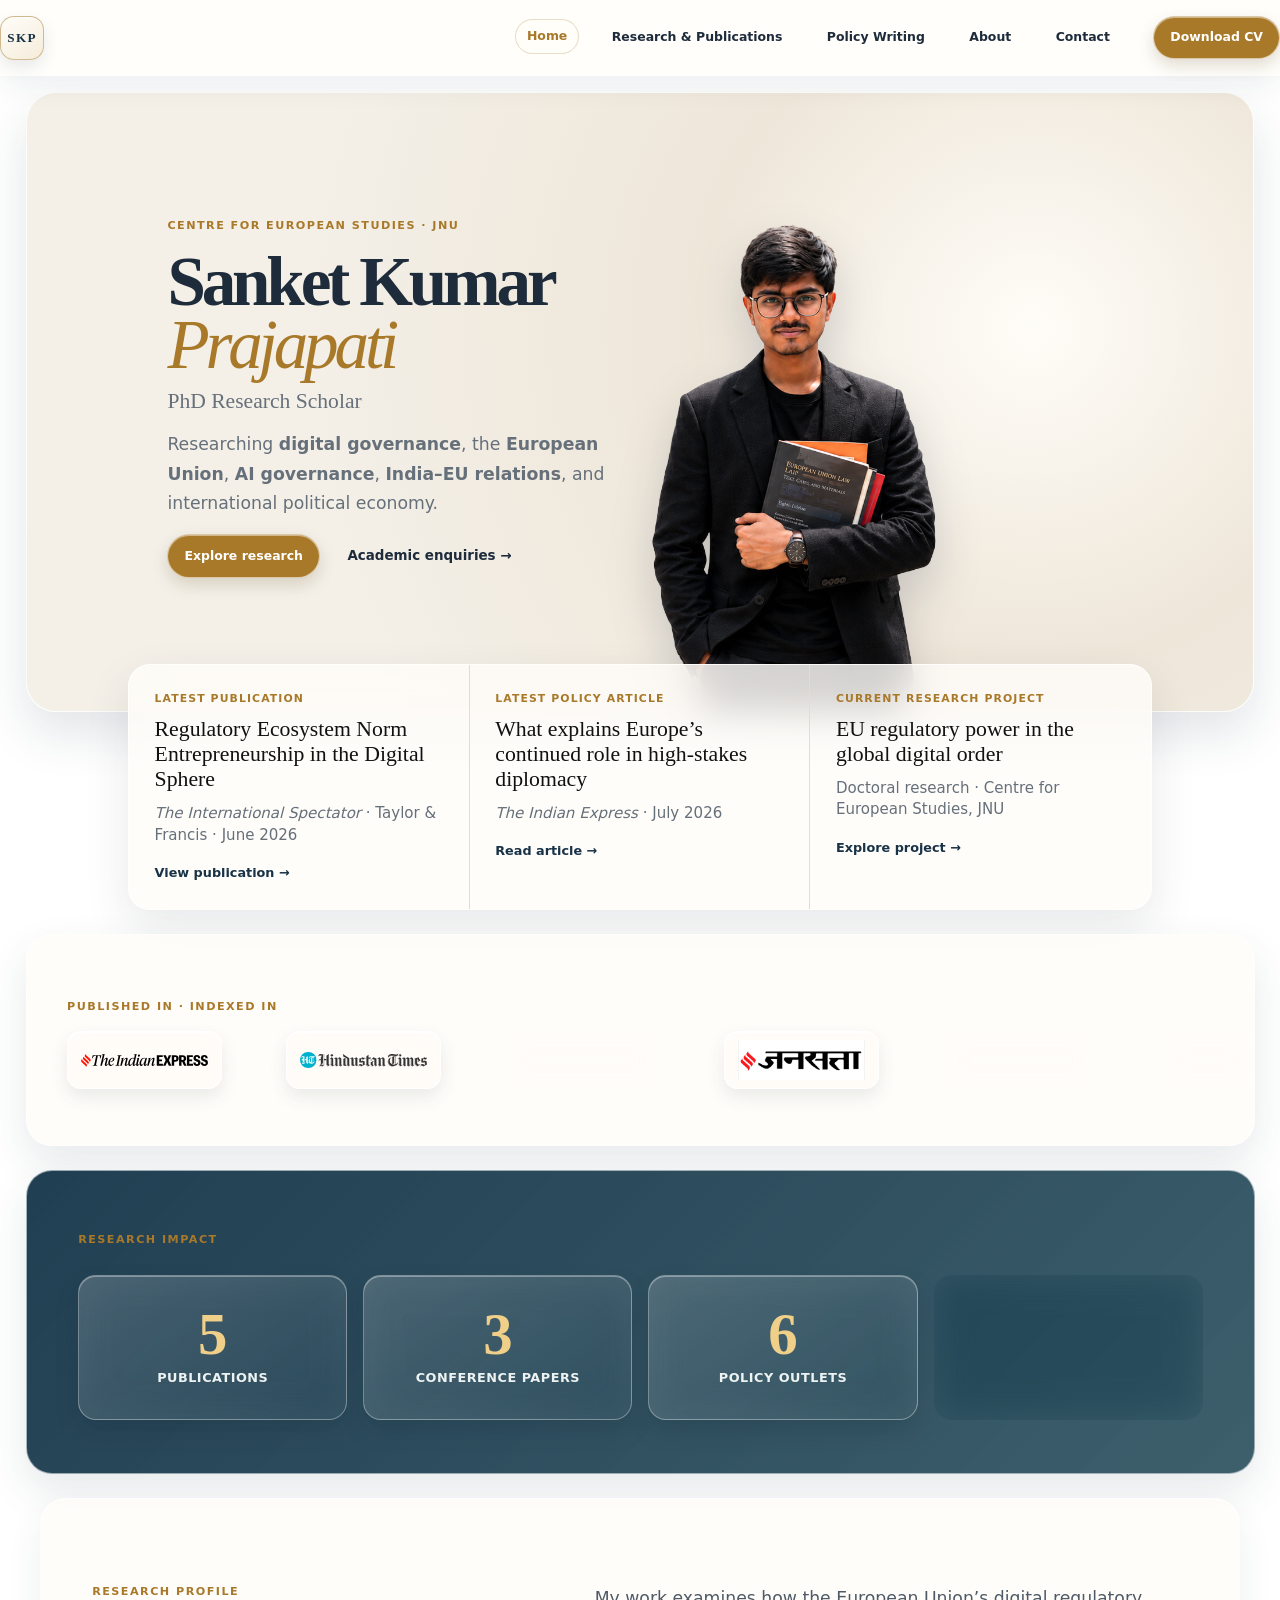
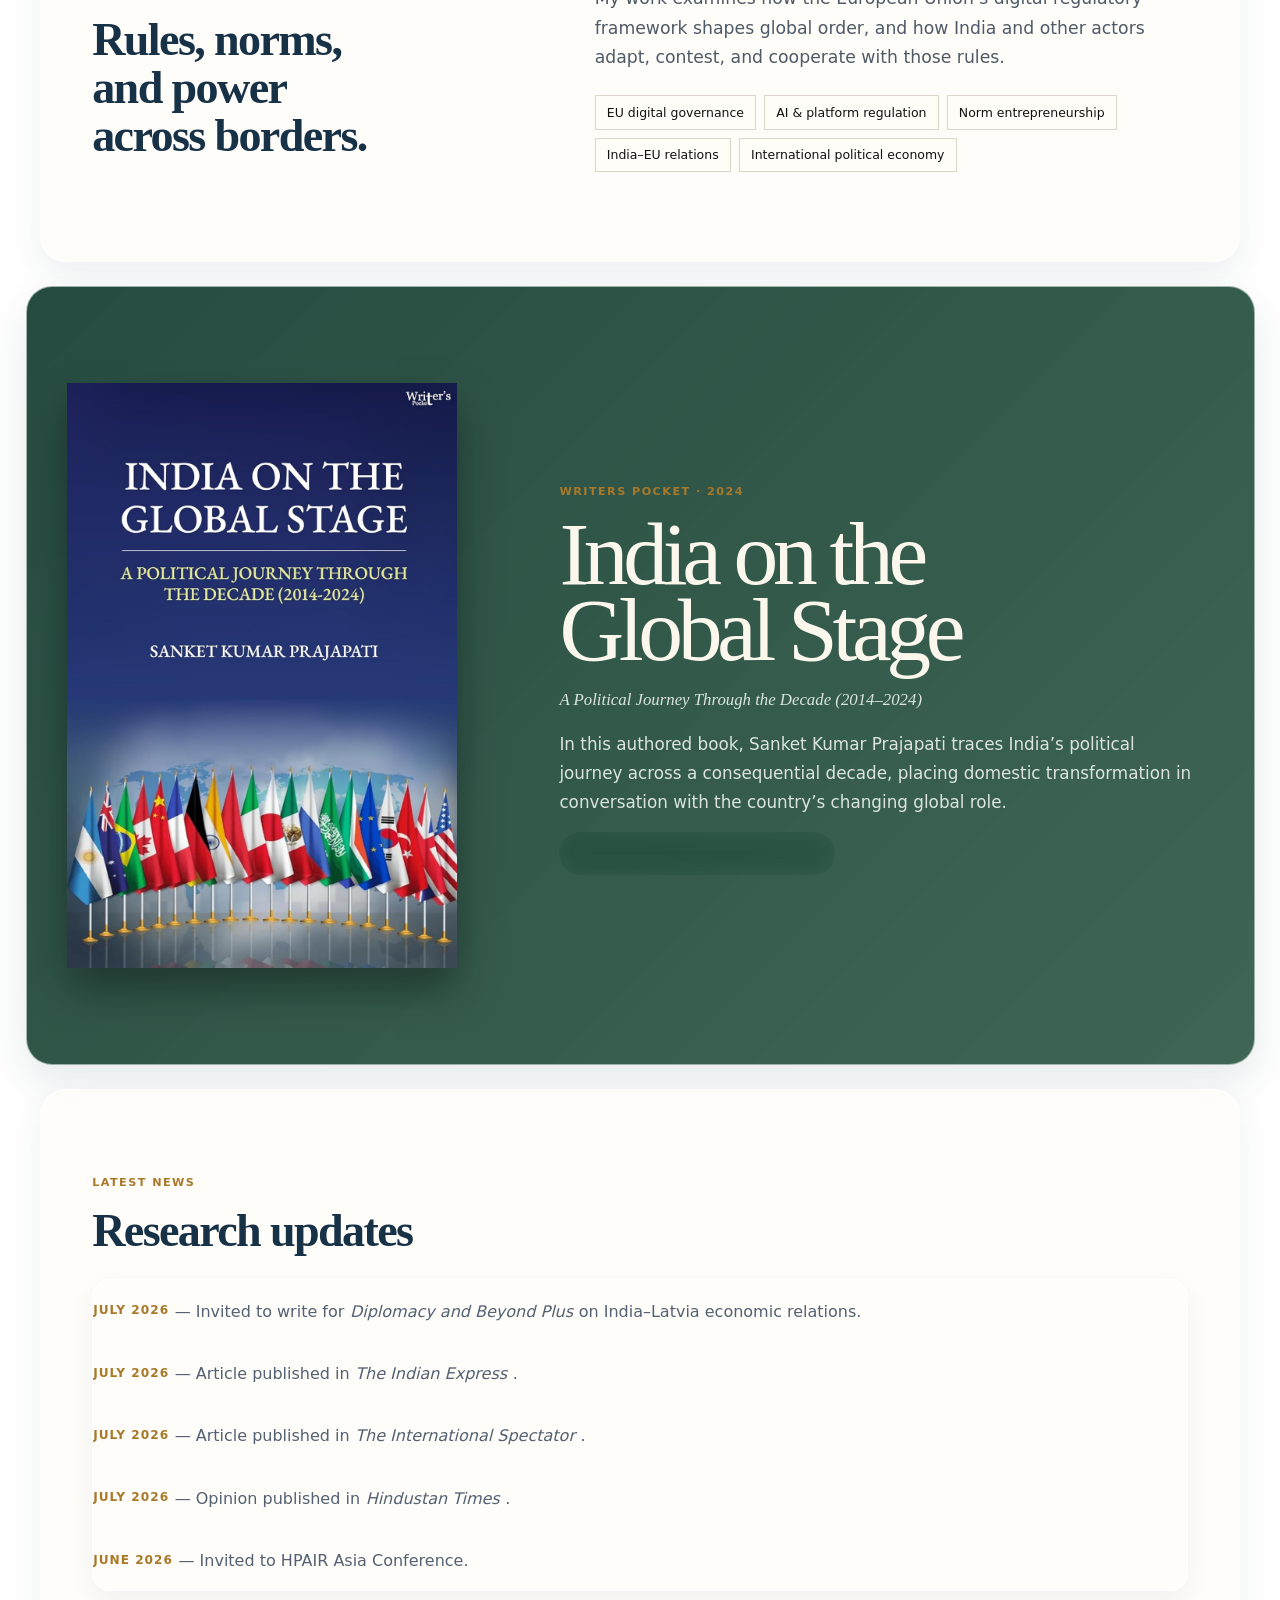
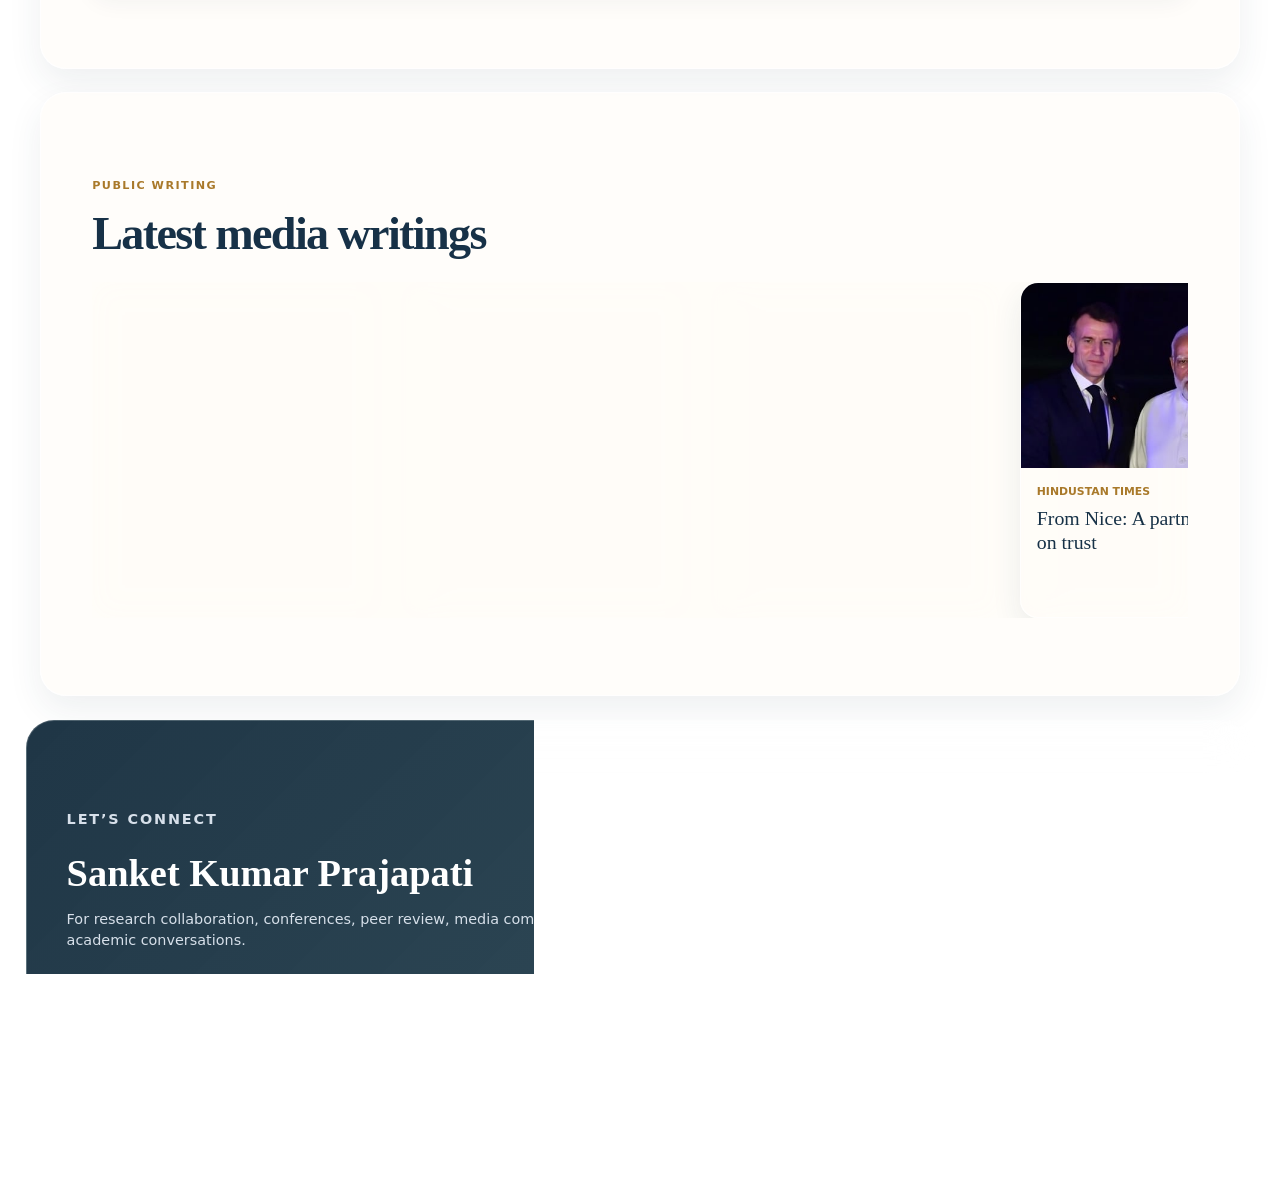
==== commit 2d442ae1: "Add responsive assets and mobile nav integration" ====
--- a/index.html
+++ b/index.html
@@ -2,18 +2,18 @@
 <html lang="en">
 <head>
   <meta charset="utf-8">
-  <meta name="viewport" content="width=device-width,initial-scale=1">
+  <meta name="viewport" content="width=device-width, initial-scale=1">
   <title>Sanket Kumar Prajapati | EU Digital Governance & India–EU Research</title>
   <meta name="description" content="Sanket Kumar Prajapati is a PhD Research Scholar at JNU researching EU digital governance, AI governance, India–EU relations, and international political economy.">
   <meta name="keywords" content="Sanket Kumar Prajapati, Sanket Kumar, EU Digital Governance India, India EU Research, European Studies JNU, AI Governance">
   <meta name="citation_author" content="Prajapati, Sanket Kumar">
   <meta property="og:type" content="website"><meta property="og:title" content="Sanket Kumar Prajapati | EU Digital Governance Research"><meta property="og:description" content="PhD Research Scholar at JNU working on EU digital governance, AI governance and India–EU relations."><meta property="og:image" content="assets/sanket-portrait.png"><meta name="twitter:card" content="summary_large_image">
-  <link rel="stylesheet" href="styles.css"><link rel="stylesheet" href="enhancements.css">
+  <link rel="stylesheet" href="styles.css"><link rel="stylesheet" href="enhancements.css"><link rel="stylesheet" href="css/responsive.css">
   <style>.uni-hero{position:relative;justify-content:flex-start;overflow:hidden}.uni-hero-copy{position:relative;z-index:1;margin-left:0}.hero-portrait-source{position:absolute;right:3%;bottom:0;width:min(54vw,760px);height:100%;object-fit:contain;object-position:center bottom;z-index:0}@media(max-width:760px){.hero-portrait-source{right:-19%;width:125vw;opacity:.4}.uni-hero-copy{width:100%}}</style>
   <script type="application/ld+json">{"@context":"https://schema.org","@type":"Person","name":"Sanket Kumar Prajapati","jobTitle":"PhD Research Scholar","affiliation":{"@type":"Organization","name":"Centre for European Studies, Jawaharlal Nehru University"},"sameAs":["https://orcid.org/0009-0006-2524-7685","https://scholar.google.com/citations?user=kN_yoHwAAAAJ&hl=en","https://in.linkedin.com/in/sanketkumarprajapati"],"knowsAbout":["EU digital governance","AI governance","India–EU relations","International political economy"]}</script>
 </head>
 <body>
-<header class="uni-nav"><a href="index.html" class="uni-brand brand-mark" aria-label="Sanket Kumar Prajapati home">SKP</a><nav><a href="index.html" aria-current="page">Home</a><a href="research.html">Research &amp; Publications</a><a href="media.html">Policy Writing</a><a href="about.html">About</a><a href="contact.html">Contact</a></nav><a class="gold-button" href="Sanket_Kumar_Prajapati_CV-3.docx">Download CV</a></header>
+<header class="uni-nav site-header"><a href="index.html" class="uni-brand brand-mark" aria-label="Sanket Kumar Prajapati home">SKP</a><button id="nav-toggle" class="nav-toggle" aria-expanded="false" aria-controls="main-nav" aria-label="Toggle navigation">☰</button><nav id="main-nav" class="site-nav"><a href="index.html" aria-current="page">Home</a><a href="research.html">Research &amp; Publications</a><a href="media.html">Policy Writing</a><a href="about.html">About</a><a href="contact.html">Contact</a></nav><a class="gold-button" href="Sanket_Kumar_Prajapati_CV-3.docx">Download CV</a></header>
   <main>
     <section class="uni-hero"><div class="uni-hero-copy"><p class="eyebrow">Centre for European Studies · JNU</p><h1>Sanket Kumar<br><em>Prajapati</em></h1><p class="role">PhD Research Scholar</p><p>Researching <b>digital governance</b>, the <b>European Union</b>, <b>AI governance</b>, <b>India–EU relations</b>, and international political economy.</p><div class="actions"><a class="gold-button" href="research.html">Explore research</a><a class="plain-link" href="contact.html">Academic enquiries →</a></div></div><img class="hero-portrait-source" src="assets/sanket-portrait.png" alt="Sanket Kumar Prajapati holding books"></section>
     <section class="priority-work"><article><p>Latest publication</p><h2>Regulatory Ecosystem Norm Entrepreneurship in the Digital Sphere</h2><span><em>The International Spectator</em> · Taylor &amp; Francis · June 2026</span><a href="research.html#journal-articles">View publication →</a></article><article><p>Latest policy article</p><h2>What explains Europe’s continued role in high-stakes diplomacy</h2><span><em>The Indian Express</em> · July 2026</span><a href="https://indianexpress.com/article/upsc-current-affairs/upsc-essentials/what-explains-europes-continued-role-in-high-stakes-diplomacy-10789690/">Read article →</a></article><article><p>Current research project</p><h2>EU regulatory power in the global digital order</h2><span>Doctoral research · Centre for European Studies, JNU</span><a href="research.html#current-research">Explore project →</a></article></section>
@@ -25,5 +25,5 @@
     <section class="uni-section media-latest"><p class="eyebrow">Public writing</p><h2>Latest media writings</h2><div class="writing-scroll"><div class="writing-track"><div class="writing-grid"><a href="https://indianexpress.com/article/upsc-current-affairs/upsc-essentials/what-explains-europes-continued-role-in-high-stakes-diplomacy-10789690/"><img src="assets/indian-express-europe-diplomacy.jpg" alt="Congress of Vienna delegates"><small>The Indian Express · July 2026</small><h3>Europe’s continued role in high-stakes diplomacy</h3></a><a href="https://indianexpress.com/article/upsc-current-affairs/upsc-essentials/why-is-europe-on-the-margins-of-mediation-in-most-consequential-conflicts-10798776/"><img src="assets/indian-express-europe-mediation.jpg" alt="Europe and international mediation"><small>The Indian Express · July 2026</small><h3>Europe on the margins of mediation in consequential conflicts</h3></a><a href="https://www.hindustantimes.com/ht-insight/international-affairs/euindia-trade-deal-the-path-ahead-101781585048074.html"><img src="assets/hindustan-times-eu-india-trade.jpg" alt="Indian and European Union leaders"><small>Hindustan Times · June 2026</small><h3>EU–India trade deal: The path ahead</h3></a><a href="https://www.hindustantimes.com/ht-insight/international-affairs/from-nice-a-partnership-built-on-trust-101782469922329.html"><img src="assets/hindustan-times-nice.jpg" alt="India and France leaders"><small>Hindustan Times</small><h3>From Nice: A partnership built on trust</h3></a><a href="https://www.southasiamonitor.org/geopolitics-and-strategic-affairs/between-melody-moment-and-hard-work-ahead-modis-europe-tour"><img src="assets/south-asia-monitor-europe.jpeg" alt="European summit"><small>South Asia Monitor</small><h3>Between melody, moment and hard work ahead</h3></a><a href="https://www.jansatta.com/opinion/a-new-beginning-for-partnership-india-europe-technology-council-and-the-opportunity-for-digital-sovereignty/4570527/"><img src="assets/jansatta-digital-sovereignty.jpg" alt="India Europe Technology Council"><small>Jansatta · Opinion</small><h3>India–Europe Technology Council and digital sovereignty</h3></a></div><div class="writing-grid" aria-hidden="true"><a href="https://indianexpress.com/article/upsc-current-affairs/upsc-essentials/what-explains-europes-continued-role-in-high-stakes-diplomacy-10789690/"><img src="assets/indian-express-europe-diplomacy.jpg" alt=""><small>The Indian Express · July 2026</small><h3>Europe’s continued role in high-stakes diplomacy</h3></a><a href="https://indianexpress.com/article/upsc-current-affairs/upsc-essentials/why-is-europe-on-the-margins-of-mediation-in-most-consequential-conflicts-10798776/"><img src="assets/indian-express-europe-mediation.jpg" alt=""><small>The Indian Express · July 2026</small><h3>Europe on the margins of mediation in consequential conflicts</h3></a><a href="https://www.hindustantimes.com/ht-insight/international-affairs/euindia-trade-deal-the-path-ahead-101781585048074.html"><img src="assets/hindustan-times-eu-india-trade.jpg" alt=""><small>Hindustan Times · June 2026</small><h3>EU–India trade deal: The path ahead</h3></a><a href="https://www.hindustantimes.com/ht-insight/international-affairs/from-nice-a-partnership-built-on-trust-101782469922329.html"><img src="assets/hindustan-times-nice.jpg" alt=""><small>Hindustan Times</small><h3>From Nice: A partnership built on trust</h3></a><a href="https://www.southasiamonitor.org/geopolitics-and-strategic-affairs/between-melody-moment-and-hard-work-ahead-modis-europe-tour"><img src="assets/south-asia-monitor-europe.jpeg" alt=""><small>South Asia Monitor</small><h3>Between melody, moment and hard work ahead</h3></a><a href="https://www.jansatta.com/opinion/a-new-beginning-for-partnership-india-europe-technology-council-and-the-opportunity-for-digital-sovereignty/4570527/"><img src="assets/jansatta-digital-sovereignty.jpg" alt=""><small>Jansatta · Opinion</small><h3>India–Europe Technology Council and digital sovereignty</h3></a></div></div></div></section>
   </main>
   <footer class="academic-footer"><div class="footer-layout"><div><p class="eyebrow">Let’s connect</p><h2>Sanket Kumar Prajapati</h2><p>For research collaboration, conferences, peer review, media commentary, or academic conversations.</p><div class="social-icons"><a class="orcid" href="https://orcid.org/0009-0006-2524-7685" aria-label="ORCID">iD</a><a class="scholar" href="https://scholar.google.com/citations?user=kN_yoHwAAAAJ&amp;hl=en" aria-label="Google Scholar">G</a><a class="linkedin" href="https://in.linkedin.com/in/sanketkumarprajapati" aria-label="LinkedIn">in</a><a class="instagram" href="https://www.instagram.com/sk26_sanket/" aria-label="Instagram">◎</a></div></div><nav class="footer-links" aria-label="Footer navigation"><a href="index.html">Home</a><a href="research.html">Research &amp; Publications</a><a href="media.html">Policy Writing</a><a href="about.html">About</a><a href="contact.html">Contact</a><a href="Sanket_Kumar_Prajapati_CV-3.docx">CV</a><a href="research.html#journal-articles">Sitemap</a></nav></div><small>© 2026 Sanket Kumar Prajapati · Centre for European Studies, School of International Studies, Jawaharlal Nehru University</small></footer>
-</body>
+<script src="js/responsive.js" defer></script></body>
 </html>
--- a/css/responsive.css
+++ b/css/responsive.css
@@ -0,0 +1,180 @@
+/* Responsive base &amp; utility styles for Sanket website
+   - Put this in css/responsive.css or merge into your main stylesheet.
+*/
+
+/* Box sizing + sensible defaults */
+*,
+*::before,
+*::after {
+  box-sizing: border-box;
+}
+
+html {
+  font-size: 16px; /* base */
+  -webkit-text-size-adjust: 100%;
+}
+
+body {
+  margin: 0;
+  line-height: 1.45;
+  font-family: system-ui, -apple-system, "Segoe UI", Roboto, "Helvetica Neue", Arial;
+  color: #111;
+  background: #fff;
+}
+
+/* Responsive container */
+.container {
+  width: 100%;
+  max-width: 1100px;
+  margin-left: auto;
+  margin-right: auto;
+  padding-left: 20px;
+  padding-right: 20px;
+}
+
+/* Images &amp; media should be fluid */
+img,
+picture,
+video,
+iframe {
+  max-width: 100%;
+  height: auto;
+  display: block;
+}
+
+/* Headings scale down on small screens */
+h1 { font-size: 2.25rem; margin: .5rem 0; }
+h2 { font-size: 1.5rem; margin: .5rem 0; }
+p  { font-size: 1rem; margin: .5rem 0 1rem 0; }
+
+/* Simple responsive grid for content sections */
+.row {
+  display: flex;
+  flex-wrap: wrap;
+  gap: 24px;
+}
+
+.col {
+  flex: 1 1 0;
+  min-width: 0;
+}
+
+/* Utility to create columns that collapse on small screens */
+.col-2 {
+  flex: 1 1 calc(50% - 12px);
+}
+
+/* Navigation: desktop horizontal, mobile collapses */
+.site-header {
+  display: flex;
+  align-items: center;
+  justify-content: space-between;
+  padding: 16px 0;
+}
+
+.site-nav {
+  display: flex;
+  gap: 20px;
+  align-items: center;
+}
+
+.site-nav a {
+  text-decoration: none;
+  color: inherit;
+  padding: 8px 6px;
+  border-radius: 4px;
+}
+
+.nav-toggle {
+  display: none; /* shown on mobile */
+  background: none;
+  border: none;
+  font-size: 1.25rem;
+}
+
+/* Hero image handling */
+.hero {
+  width: 100%;
+  height: auto;
+  overflow: hidden;
+}
+
+/* Footer spacing */
+.site-footer {
+  padding: 32px 0;
+  background: #f7f7f7;
+}
+
+/* === Tablet breakpoint (up to 1024px) === */
+@media (max-width: 1024px) {
+  .container {
+    padding-left: 18px;
+    padding-right: 18px;
+  }
+
+  h1 { font-size: 2rem; }
+  .col-2 { flex: 1 1 calc(50% - 12px); }
+}
+
+/* === Mobile breakpoint (up to 768px) === */
+@media (max-width: 768px) {
+
+  /* Stack rows into single column */
+  .row {
+    display: block;
+  }
+  .col,
+  .col-2 {
+    width: 100%;
+    margin-bottom: 16px;
+  }
+
+  /* Narrow container paddings */
+  .container {
+    padding-left: 14px;
+    padding-right: 14px;
+  }
+
+  /* Scale down headings and body text for readability */
+  html { font-size: 15px; }
+  h1 { font-size: 1.5rem; }
+  h2 { font-size: 1.125rem; }
+
+  /* Mobile nav: hide desktop links, show toggle */
+  .site-nav {
+    display: none;
+    flex-direction: column;
+    gap: 8px;
+    margin-top: 12px;
+  }
+  .nav-toggle {
+    display: inline-flex;
+    align-items: center;
+    gap: 8px;
+  }
+
+  /* When nav is open, make it visible (class toggled via JS) */
+  .site-nav.open {
+    display: flex;
+  }
+
+  /* Make buttons and links easier to tap */
+  .site-nav a,
+  .nav-link {
+    padding: 12px 8px;
+  }
+
+  /* Reduce hero height if needed */
+  .hero img {
+    object-fit: cover;
+    height: auto;
+    max-height: 360px;
+  }
+}
+
+/* Small accessibility/focus styles */
+a:focus,
+button:focus {
+  outline: 3px solid rgba(21, 156, 228, 0.6);
+  outline-offset: 2px;
+}
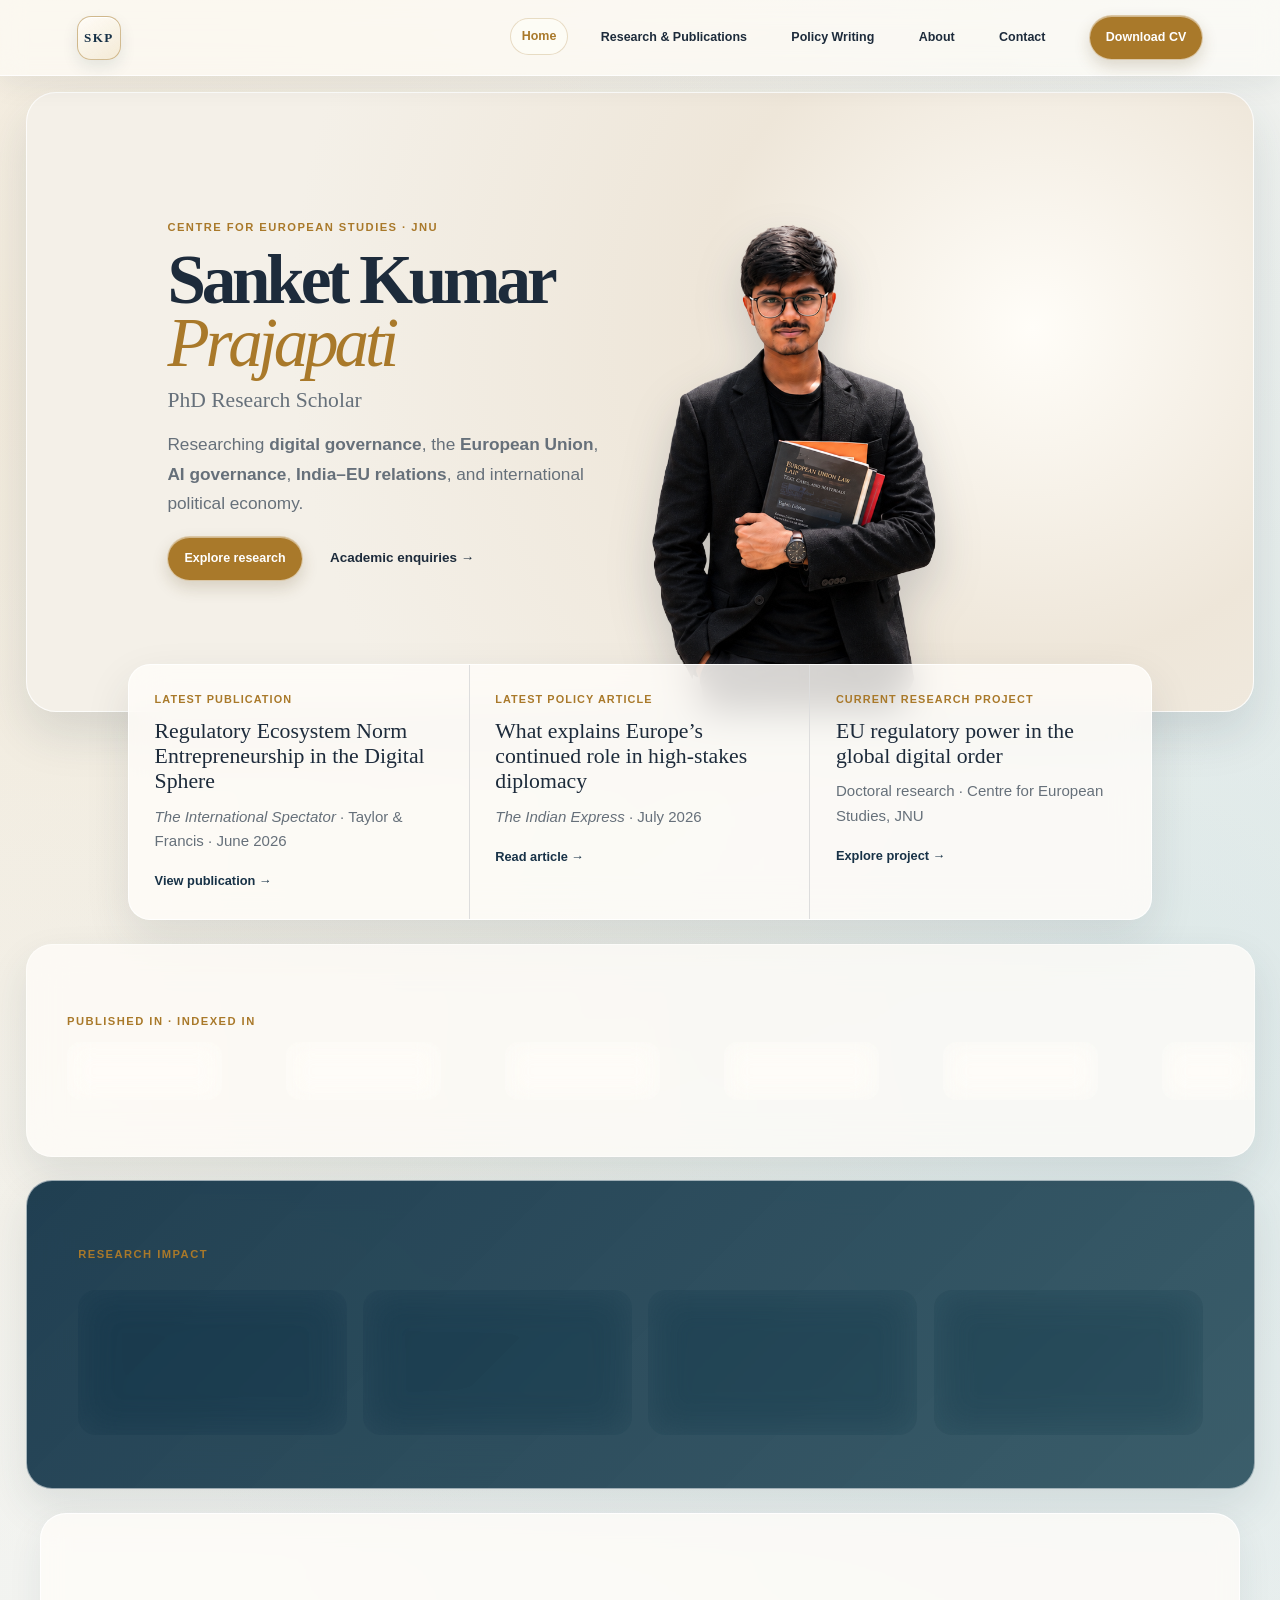
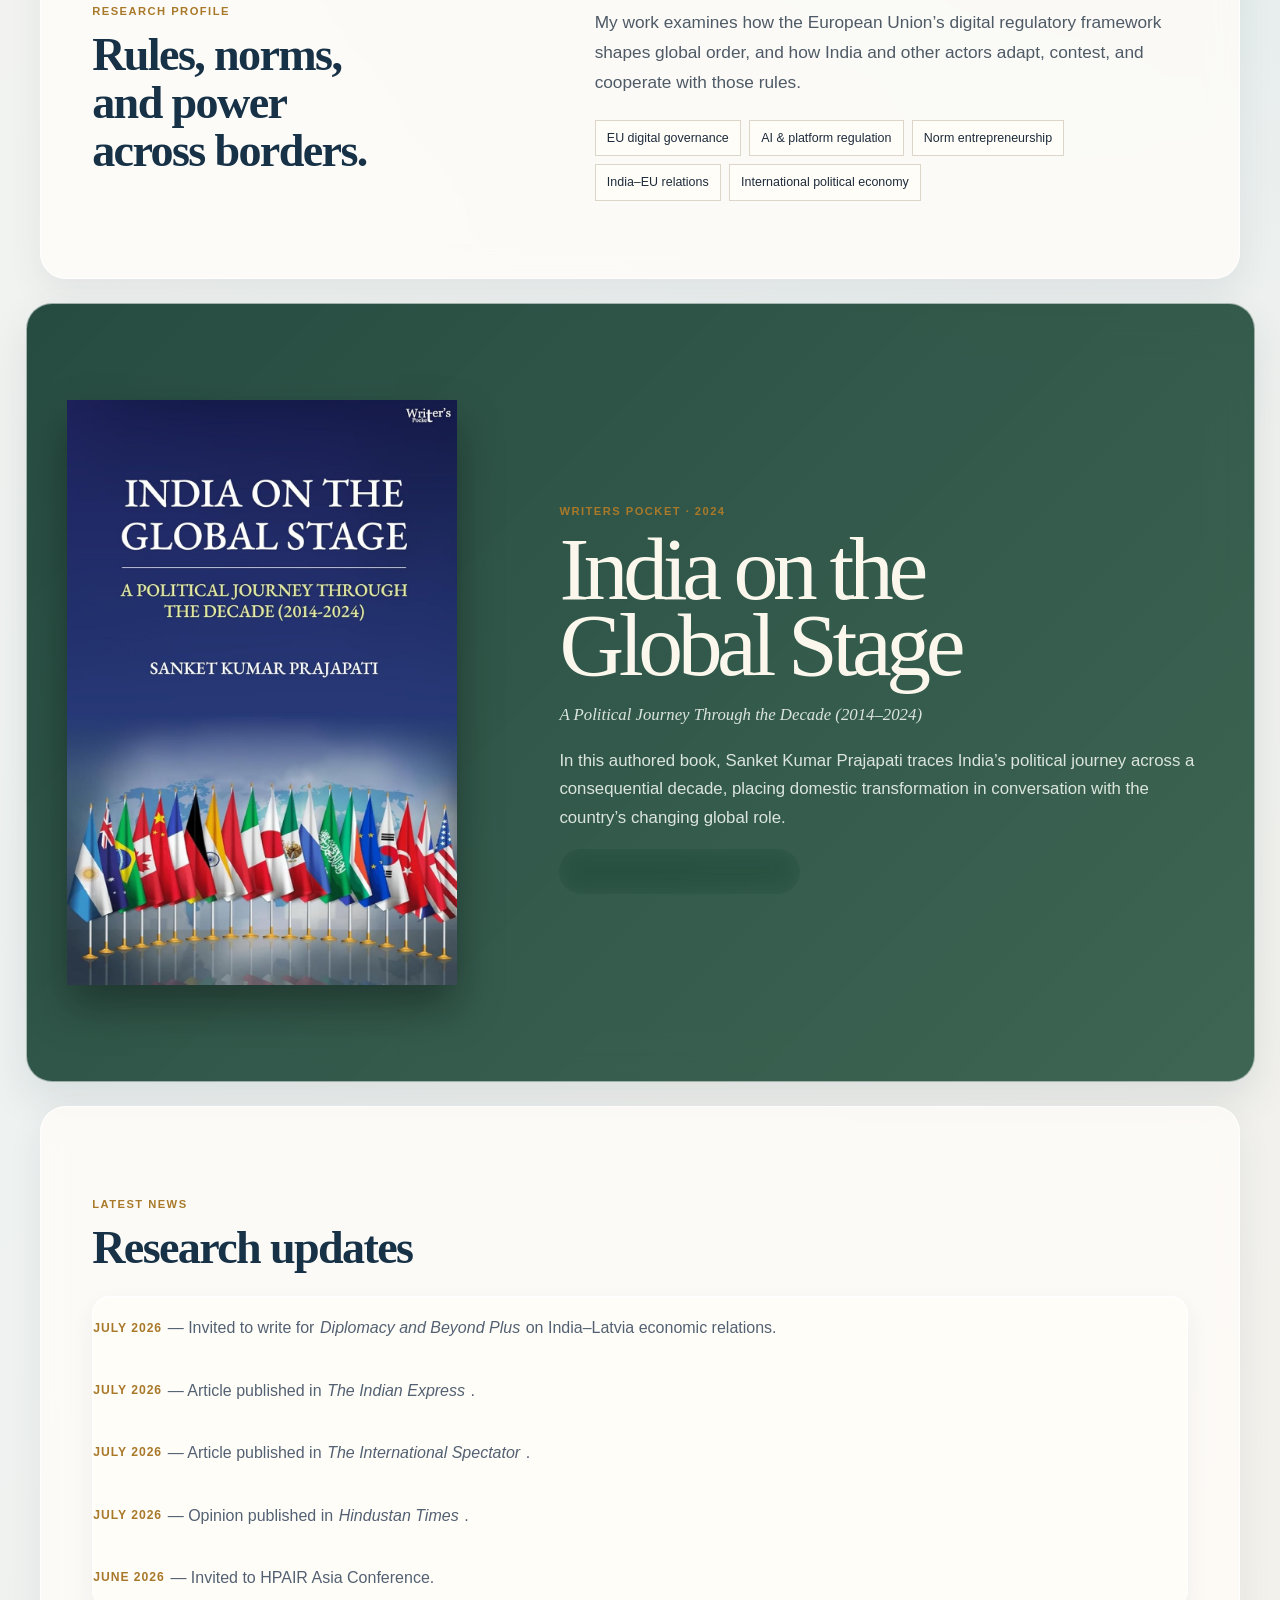
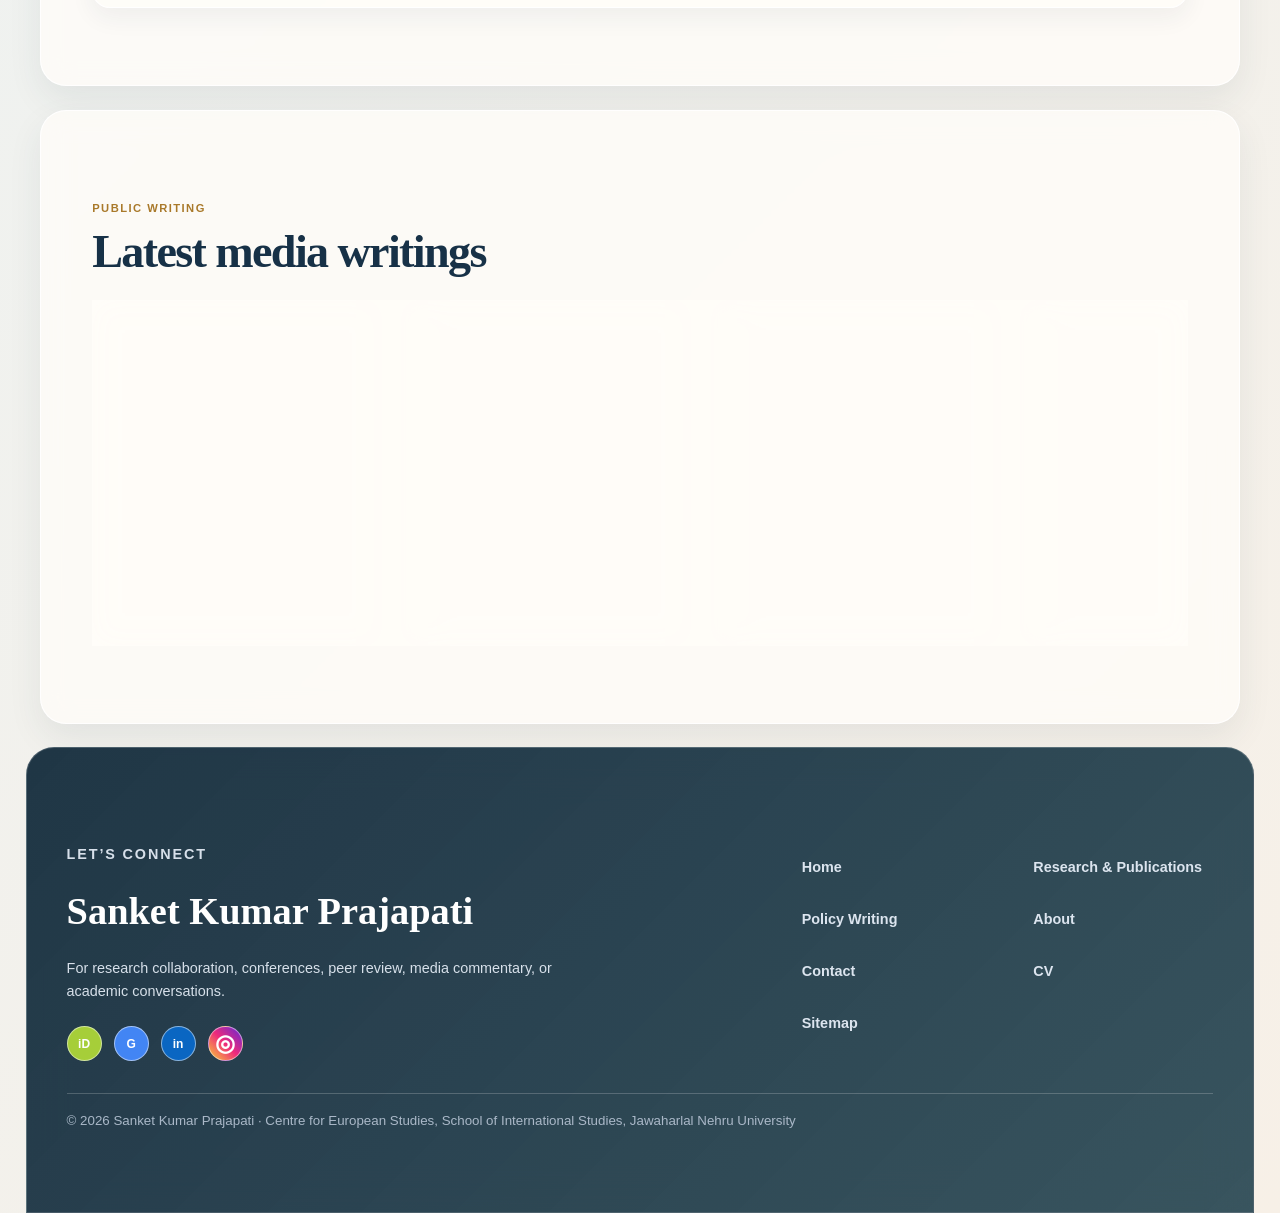
==== commit 8f983d85: "Add files via upload" ====
--- a/index.html
+++ b/index.html
@@ -2,18 +2,18 @@
 <html lang="en">
 <head>
   <meta charset="utf-8">
-  <meta name="viewport" content="width=device-width, initial-scale=1">
+  <meta name="viewport" content="width=device-width,initial-scale=1">
   <title>Sanket Kumar Prajapati | EU Digital Governance & India–EU Research</title>
   <meta name="description" content="Sanket Kumar Prajapati is a PhD Research Scholar at JNU researching EU digital governance, AI governance, India–EU relations, and international political economy.">
   <meta name="keywords" content="Sanket Kumar Prajapati, Sanket Kumar, EU Digital Governance India, India EU Research, European Studies JNU, AI Governance">
   <meta name="citation_author" content="Prajapati, Sanket Kumar">
   <meta property="og:type" content="website"><meta property="og:title" content="Sanket Kumar Prajapati | EU Digital Governance Research"><meta property="og:description" content="PhD Research Scholar at JNU working on EU digital governance, AI governance and India–EU relations."><meta property="og:image" content="assets/sanket-portrait.png"><meta name="twitter:card" content="summary_large_image">
-  <link rel="stylesheet" href="styles.css"><link rel="stylesheet" href="enhancements.css"><link rel="stylesheet" href="css/responsive.css">
+  <link rel="stylesheet" href="styles.css"><link rel="stylesheet" href="enhancements.css">
   <style>.uni-hero{position:relative;justify-content:flex-start;overflow:hidden}.uni-hero-copy{position:relative;z-index:1;margin-left:0}.hero-portrait-source{position:absolute;right:3%;bottom:0;width:min(54vw,760px);height:100%;object-fit:contain;object-position:center bottom;z-index:0}@media(max-width:760px){.hero-portrait-source{right:-19%;width:125vw;opacity:.4}.uni-hero-copy{width:100%}}</style>
   <script type="application/ld+json">{"@context":"https://schema.org","@type":"Person","name":"Sanket Kumar Prajapati","jobTitle":"PhD Research Scholar","affiliation":{"@type":"Organization","name":"Centre for European Studies, Jawaharlal Nehru University"},"sameAs":["https://orcid.org/0009-0006-2524-7685","https://scholar.google.com/citations?user=kN_yoHwAAAAJ&hl=en","https://in.linkedin.com/in/sanketkumarprajapati"],"knowsAbout":["EU digital governance","AI governance","India–EU relations","International political economy"]}</script>
 </head>
 <body>
-<header class="uni-nav site-header"><a href="index.html" class="uni-brand brand-mark" aria-label="Sanket Kumar Prajapati home">SKP</a><button id="nav-toggle" class="nav-toggle" aria-expanded="false" aria-controls="main-nav" aria-label="Toggle navigation">☰</button><nav id="main-nav" class="site-nav"><a href="index.html" aria-current="page">Home</a><a href="research.html">Research &amp; Publications</a><a href="media.html">Policy Writing</a><a href="about.html">About</a><a href="contact.html">Contact</a></nav><a class="gold-button" href="Sanket_Kumar_Prajapati_CV-3.docx">Download CV</a></header>
+<header class="uni-nav"><a href="index.html" class="uni-brand brand-mark" aria-label="Sanket Kumar Prajapati home">SKP</a><button class="menu-toggle" type="button" aria-expanded="false" aria-controls="primary-nav">Menu <span aria-hidden="true">☰</span></button><nav class="main-nav" id="primary-nav"><a href="index.html" aria-current="page">Home</a><a href="research.html">Research &amp; Publications</a><a href="media.html">Policy Writing</a><a href="about.html">About</a><a href="contact.html">Contact</a></nav><a class="gold-button nav-cv" href="Sanket_Kumar_Prajapati_CV-3.docx">Download CV</a></header>
   <main>
     <section class="uni-hero"><div class="uni-hero-copy"><p class="eyebrow">Centre for European Studies · JNU</p><h1>Sanket Kumar<br><em>Prajapati</em></h1><p class="role">PhD Research Scholar</p><p>Researching <b>digital governance</b>, the <b>European Union</b>, <b>AI governance</b>, <b>India–EU relations</b>, and international political economy.</p><div class="actions"><a class="gold-button" href="research.html">Explore research</a><a class="plain-link" href="contact.html">Academic enquiries →</a></div></div><img class="hero-portrait-source" src="assets/sanket-portrait.png" alt="Sanket Kumar Prajapati holding books"></section>
     <section class="priority-work"><article><p>Latest publication</p><h2>Regulatory Ecosystem Norm Entrepreneurship in the Digital Sphere</h2><span><em>The International Spectator</em> · Taylor &amp; Francis · June 2026</span><a href="research.html#journal-articles">View publication →</a></article><article><p>Latest policy article</p><h2>What explains Europe’s continued role in high-stakes diplomacy</h2><span><em>The Indian Express</em> · July 2026</span><a href="https://indianexpress.com/article/upsc-current-affairs/upsc-essentials/what-explains-europes-continued-role-in-high-stakes-diplomacy-10789690/">Read article →</a></article><article><p>Current research project</p><h2>EU regulatory power in the global digital order</h2><span>Doctoral research · Centre for European Studies, JNU</span><a href="research.html#current-research">Explore project →</a></article></section>
@@ -25,5 +25,5 @@
     <section class="uni-section media-latest"><p class="eyebrow">Public writing</p><h2>Latest media writings</h2><div class="writing-scroll"><div class="writing-track"><div class="writing-grid"><a href="https://indianexpress.com/article/upsc-current-affairs/upsc-essentials/what-explains-europes-continued-role-in-high-stakes-diplomacy-10789690/"><img src="assets/indian-express-europe-diplomacy.jpg" alt="Congress of Vienna delegates"><small>The Indian Express · July 2026</small><h3>Europe’s continued role in high-stakes diplomacy</h3></a><a href="https://indianexpress.com/article/upsc-current-affairs/upsc-essentials/why-is-europe-on-the-margins-of-mediation-in-most-consequential-conflicts-10798776/"><img src="assets/indian-express-europe-mediation.jpg" alt="Europe and international mediation"><small>The Indian Express · July 2026</small><h3>Europe on the margins of mediation in consequential conflicts</h3></a><a href="https://www.hindustantimes.com/ht-insight/international-affairs/euindia-trade-deal-the-path-ahead-101781585048074.html"><img src="assets/hindustan-times-eu-india-trade.jpg" alt="Indian and European Union leaders"><small>Hindustan Times · June 2026</small><h3>EU–India trade deal: The path ahead</h3></a><a href="https://www.hindustantimes.com/ht-insight/international-affairs/from-nice-a-partnership-built-on-trust-101782469922329.html"><img src="assets/hindustan-times-nice.jpg" alt="India and France leaders"><small>Hindustan Times</small><h3>From Nice: A partnership built on trust</h3></a><a href="https://www.southasiamonitor.org/geopolitics-and-strategic-affairs/between-melody-moment-and-hard-work-ahead-modis-europe-tour"><img src="assets/south-asia-monitor-europe.jpeg" alt="European summit"><small>South Asia Monitor</small><h3>Between melody, moment and hard work ahead</h3></a><a href="https://www.jansatta.com/opinion/a-new-beginning-for-partnership-india-europe-technology-council-and-the-opportunity-for-digital-sovereignty/4570527/"><img src="assets/jansatta-digital-sovereignty.jpg" alt="India Europe Technology Council"><small>Jansatta · Opinion</small><h3>India–Europe Technology Council and digital sovereignty</h3></a></div><div class="writing-grid" aria-hidden="true"><a href="https://indianexpress.com/article/upsc-current-affairs/upsc-essentials/what-explains-europes-continued-role-in-high-stakes-diplomacy-10789690/"><img src="assets/indian-express-europe-diplomacy.jpg" alt=""><small>The Indian Express · July 2026</small><h3>Europe’s continued role in high-stakes diplomacy</h3></a><a href="https://indianexpress.com/article/upsc-current-affairs/upsc-essentials/why-is-europe-on-the-margins-of-mediation-in-most-consequential-conflicts-10798776/"><img src="assets/indian-express-europe-mediation.jpg" alt=""><small>The Indian Express · July 2026</small><h3>Europe on the margins of mediation in consequential conflicts</h3></a><a href="https://www.hindustantimes.com/ht-insight/international-affairs/euindia-trade-deal-the-path-ahead-101781585048074.html"><img src="assets/hindustan-times-eu-india-trade.jpg" alt=""><small>Hindustan Times · June 2026</small><h3>EU–India trade deal: The path ahead</h3></a><a href="https://www.hindustantimes.com/ht-insight/international-affairs/from-nice-a-partnership-built-on-trust-101782469922329.html"><img src="assets/hindustan-times-nice.jpg" alt=""><small>Hindustan Times</small><h3>From Nice: A partnership built on trust</h3></a><a href="https://www.southasiamonitor.org/geopolitics-and-strategic-affairs/between-melody-moment-and-hard-work-ahead-modis-europe-tour"><img src="assets/south-asia-monitor-europe.jpeg" alt=""><small>South Asia Monitor</small><h3>Between melody, moment and hard work ahead</h3></a><a href="https://www.jansatta.com/opinion/a-new-beginning-for-partnership-india-europe-technology-council-and-the-opportunity-for-digital-sovereignty/4570527/"><img src="assets/jansatta-digital-sovereignty.jpg" alt=""><small>Jansatta · Opinion</small><h3>India–Europe Technology Council and digital sovereignty</h3></a></div></div></div></section>
   </main>
   <footer class="academic-footer"><div class="footer-layout"><div><p class="eyebrow">Let’s connect</p><h2>Sanket Kumar Prajapati</h2><p>For research collaboration, conferences, peer review, media commentary, or academic conversations.</p><div class="social-icons"><a class="orcid" href="https://orcid.org/0009-0006-2524-7685" aria-label="ORCID">iD</a><a class="scholar" href="https://scholar.google.com/citations?user=kN_yoHwAAAAJ&amp;hl=en" aria-label="Google Scholar">G</a><a class="linkedin" href="https://in.linkedin.com/in/sanketkumarprajapati" aria-label="LinkedIn">in</a><a class="instagram" href="https://www.instagram.com/sk26_sanket/" aria-label="Instagram">◎</a></div></div><nav class="footer-links" aria-label="Footer navigation"><a href="index.html">Home</a><a href="research.html">Research &amp; Publications</a><a href="media.html">Policy Writing</a><a href="about.html">About</a><a href="contact.html">Contact</a><a href="Sanket_Kumar_Prajapati_CV-3.docx">CV</a><a href="research.html#journal-articles">Sitemap</a></nav></div><small>© 2026 Sanket Kumar Prajapati · Centre for European Studies, School of International Studies, Jawaharlal Nehru University</small></footer>
-<script src="js/responsive.js" defer></script></body>
+<script src="site.js"></script></body>
 </html>
--- a/enhancements.css
+++ b/enhancements.css
@@ -71,3 +71,8 @@
 .publication h3{font-size:clamp(1.18rem,1.55vw,1.55rem)!important;line-height:1.24;letter-spacing:-.015em}.publication .pub-type{font-size:.67rem}@media(max-width:760px){.publication h3{font-size:1.18rem!important;line-height:1.28}}
 
 .uni-brand.brand-mark{display:grid;place-items:center;width:44px;height:44px;border:1px solid rgba(184,151,90,.62);border-radius:14px;background:linear-gradient(145deg,rgba(255,253,248,.9),rgba(238,224,195,.58));box-shadow:inset 0 1px 0 rgba(255,255,255,.94),0 7px 16px rgba(34,54,68,.1);color:#173147;font:700 .82rem/1 Georgia,serif;letter-spacing:.1em;text-decoration:none}.uni-brand.brand-mark:hover{color:#173147;transform:translateY(-2px);box-shadow:inset 0 1px 0 rgba(255,255,255,.96),0 12px 21px rgba(34,54,68,.15)}
+
+/* Accessible navigation and non-overlapping hero layouts for tablet and mobile. */
+.menu-toggle{display:none;border:1px solid rgba(184,151,90,.52);border-radius:999px;background:rgba(255,253,248,.66);color:#173147;padding:.56rem .72rem;font:800 .72rem/1 Inter,Arial,sans-serif;letter-spacing:.05em;text-transform:uppercase;cursor:pointer}.menu-toggle span{font-size:1rem;margin-left:.25rem}.menu-toggle:focus-visible,.main-nav a:focus-visible{outline:3px solid rgba(169,121,42,.45);outline-offset:3px}body{overflow-x:hidden}
+@media(max-width:1024px){.uni-nav{height:72px;min-height:72px;padding:0 clamp(1rem,3vw,2rem);gap:.75rem;position:sticky;top:0}.menu-toggle{display:inline-flex;align-items:center;margin-left:auto}.uni-nav .main-nav{display:none!important;position:absolute;top:calc(100% + .55rem);left:.7rem;right:.7rem;z-index:60;padding:.7rem;border:1px solid rgba(255,255,255,.92);border-radius:18px;background:rgba(255,253,248,.94);box-shadow:0 18px 40px rgba(23,49,71,.16);backdrop-filter:blur(18px);-webkit-backdrop-filter:blur(18px)}.uni-nav.nav-open .main-nav{display:grid!important;grid-template-columns:repeat(2,minmax(0,1fr));gap:.35rem}.uni-nav .main-nav a{padding:.8rem;border-radius:12px;color:#173147;font-size:.82rem}.uni-nav .main-nav a[aria-current=page]{background:rgba(226,204,160,.42)}.nav-cv{display:none}.uni-hero{display:grid;grid-template-columns:minmax(0,1fr) minmax(280px,.85fr);align-items:end;min-height:620px;padding:3.5rem clamp(1.5rem,5vw,3.5rem) 0}.uni-hero-copy{width:auto!important;margin:0!important;transform:none!important;padding-bottom:3rem}.hero-portrait-source{position:relative!important;right:auto!important;bottom:auto!important;width:100%!important;height:500px!important;object-fit:contain!important;object-position:center bottom!important;transform:none!important;opacity:1!important;filter:drop-shadow(0 18px 20px rgba(21,36,58,.14))}.priority-work{margin-left:1.2rem;margin-right:1.2rem}.contact-hero{grid-template-columns:1fr .8fr;gap:2rem}.contact-layout{grid-template-columns:1fr}.footer-layout{gap:2rem}}
+@media(max-width:760px){.uni-nav{height:68px;min-height:68px}.uni-brand.brand-mark{width:39px;height:39px;font-size:.72rem}.menu-toggle{padding:.5rem .65rem;font-size:.68rem}.uni-nav.nav-open .main-nav{grid-template-columns:1fr}.uni-hero{display:block;min-height:auto!important;padding:2.7rem 1.35rem 0;margin:.7rem .7rem 0}.uni-hero-copy{padding-bottom:0;max-width:none!important}.uni-hero h1{font-size:clamp(2.75rem,13vw,3.7rem)!important}.hero-portrait-source{display:block;position:relative!important;width:100%!important;height:330px!important;margin:1rem auto 0;right:auto!important;bottom:auto!important;object-fit:contain!important;object-position:center bottom!important;opacity:1!important;transform:none!important}.priority-work{margin:0 .7rem 1rem}.priority-work article{padding:1.3rem}.impact-cards{grid-template-columns:repeat(2,minmax(0,1fr))}.section-kicker,.research-profile,.research-layout,.about-intro{grid-template-columns:1fr!important}.book-feature{grid-template-columns:1fr}.book-feature img{margin:auto}.writing-grid{grid-template-columns:1fr}.footer-links{grid-template-columns:1fr 1fr}}
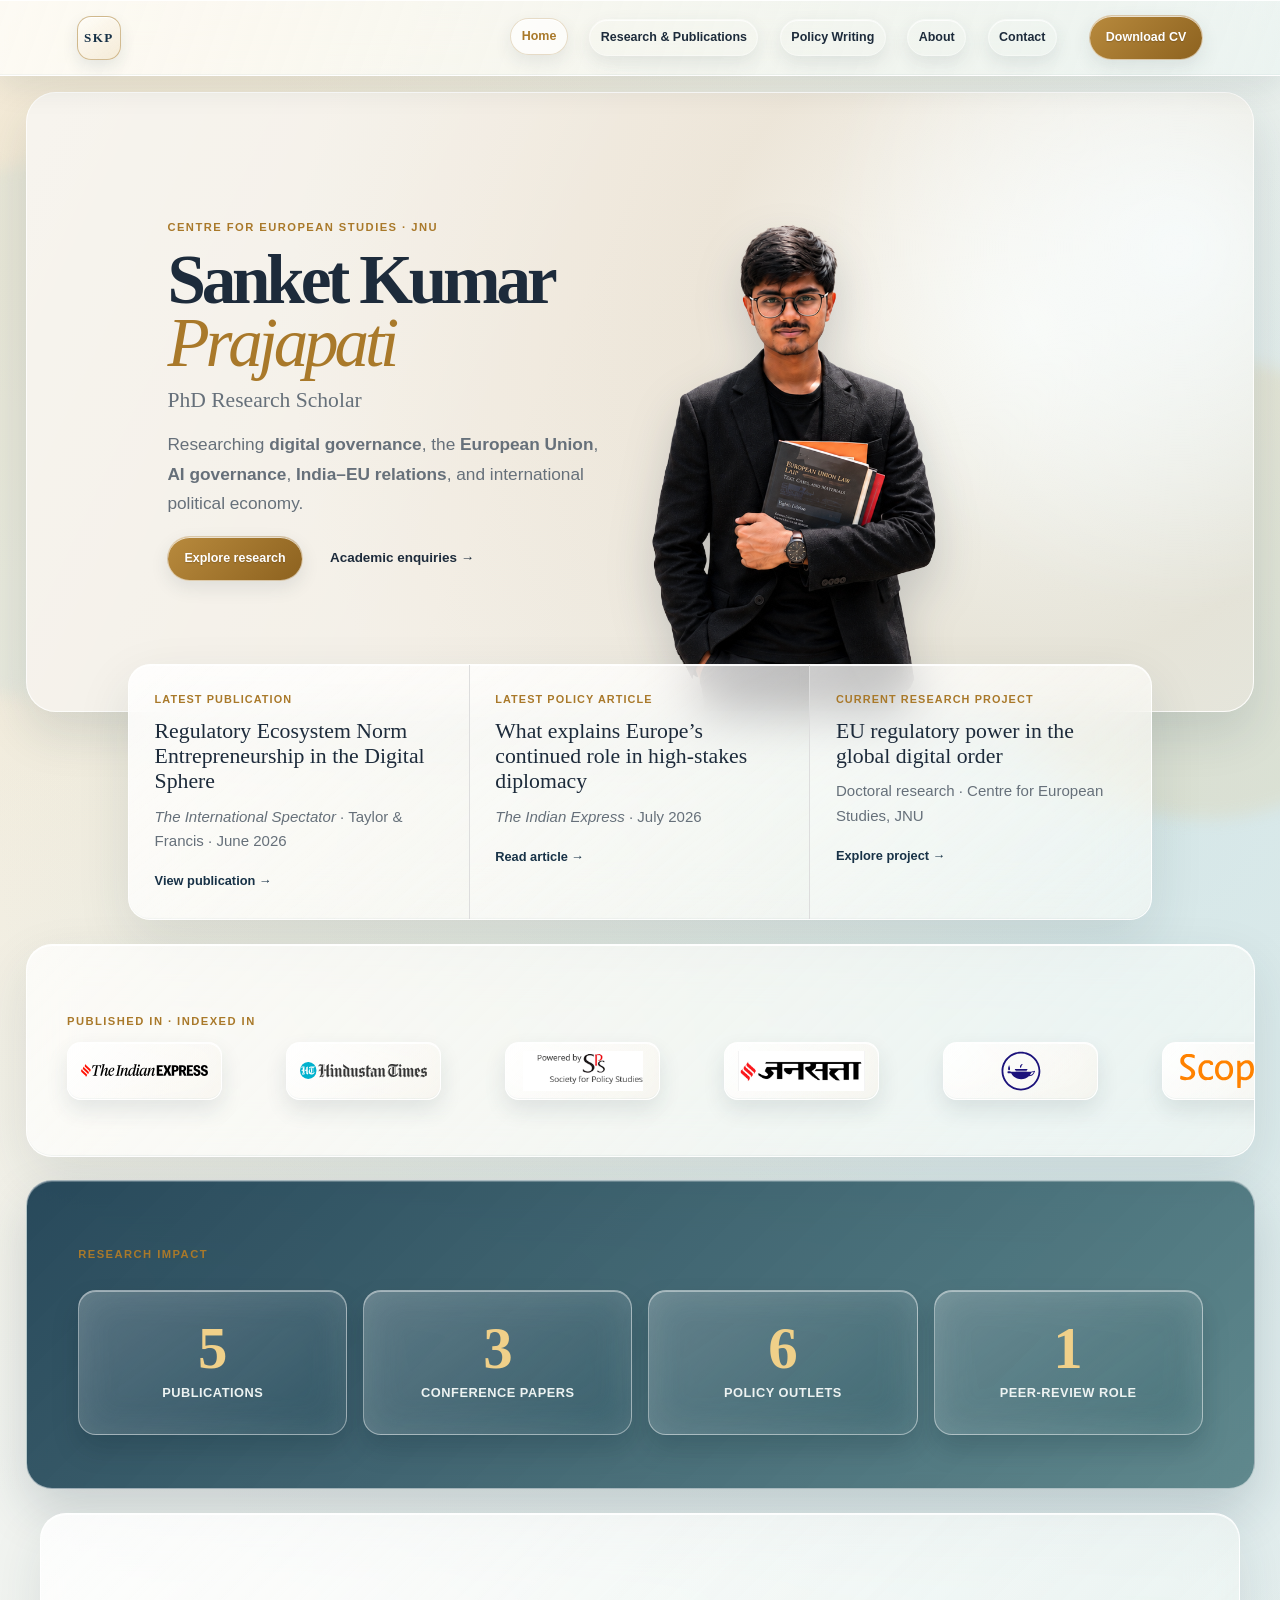
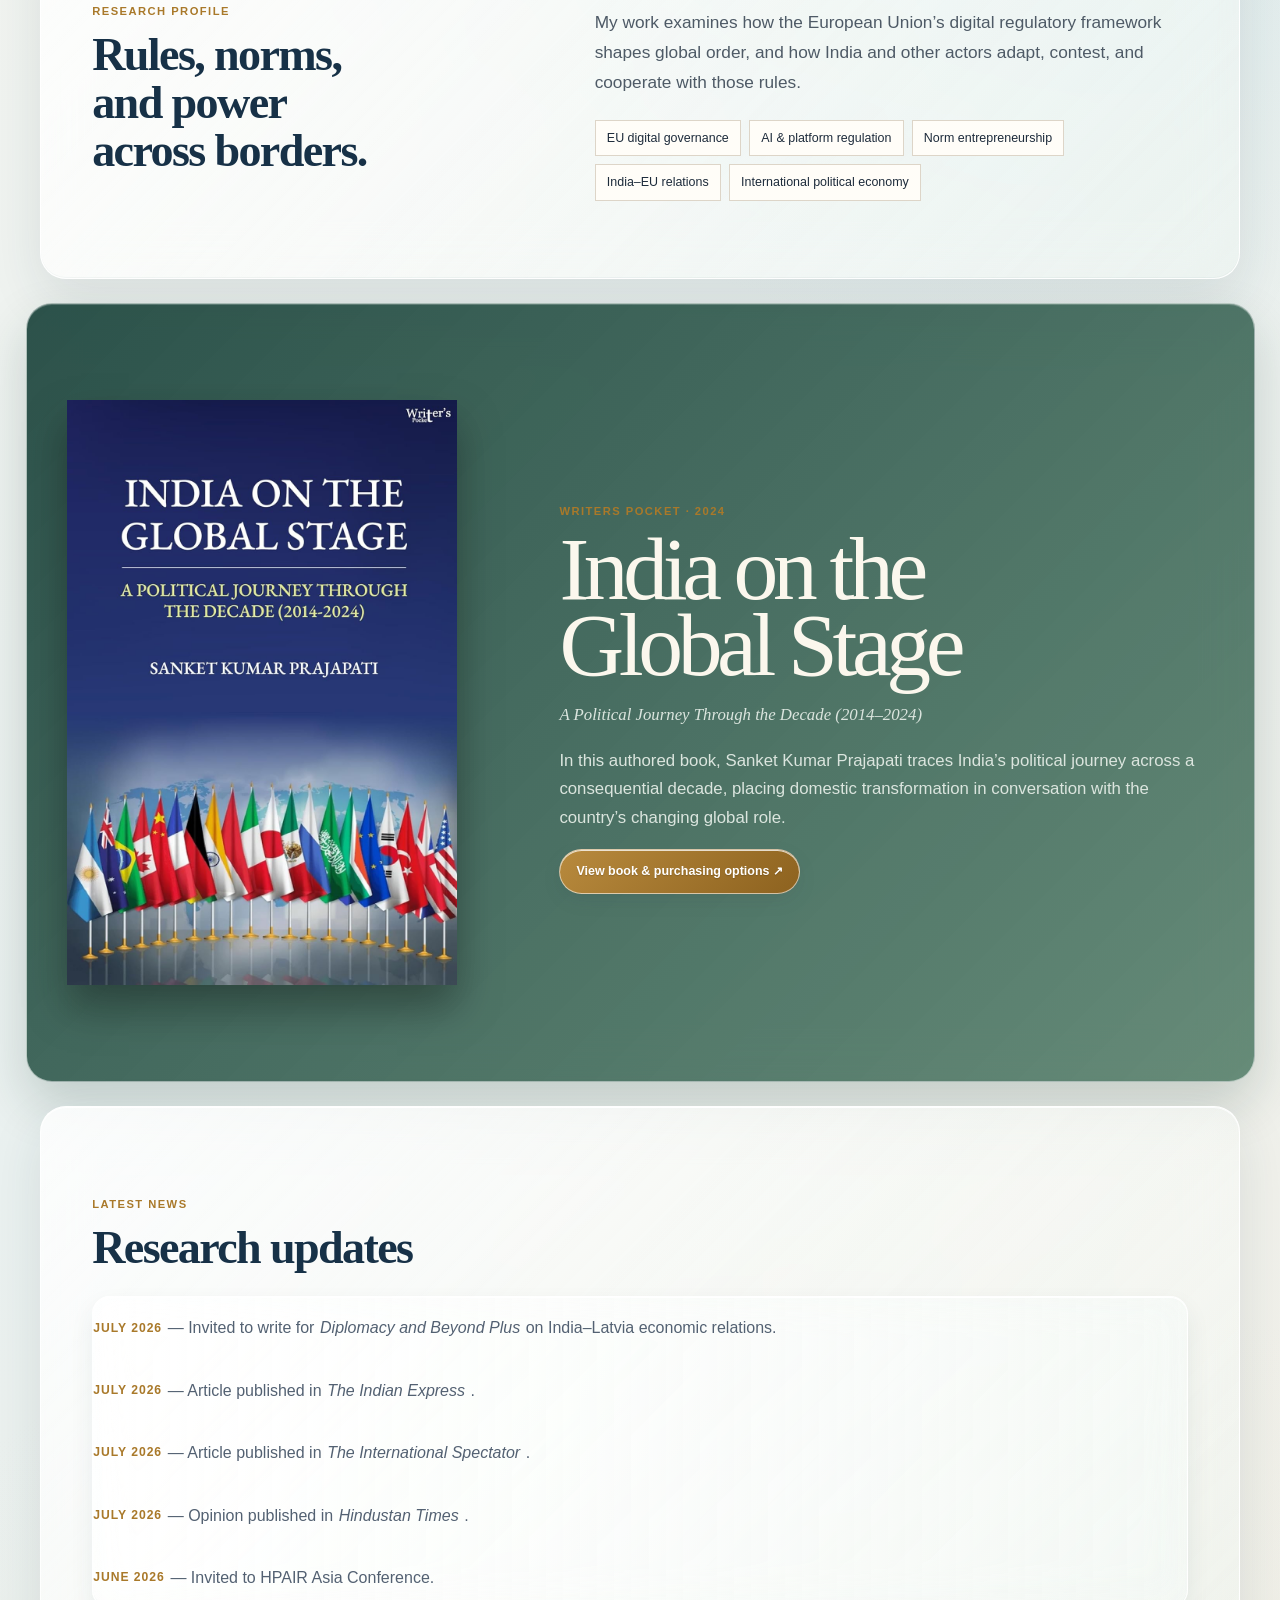
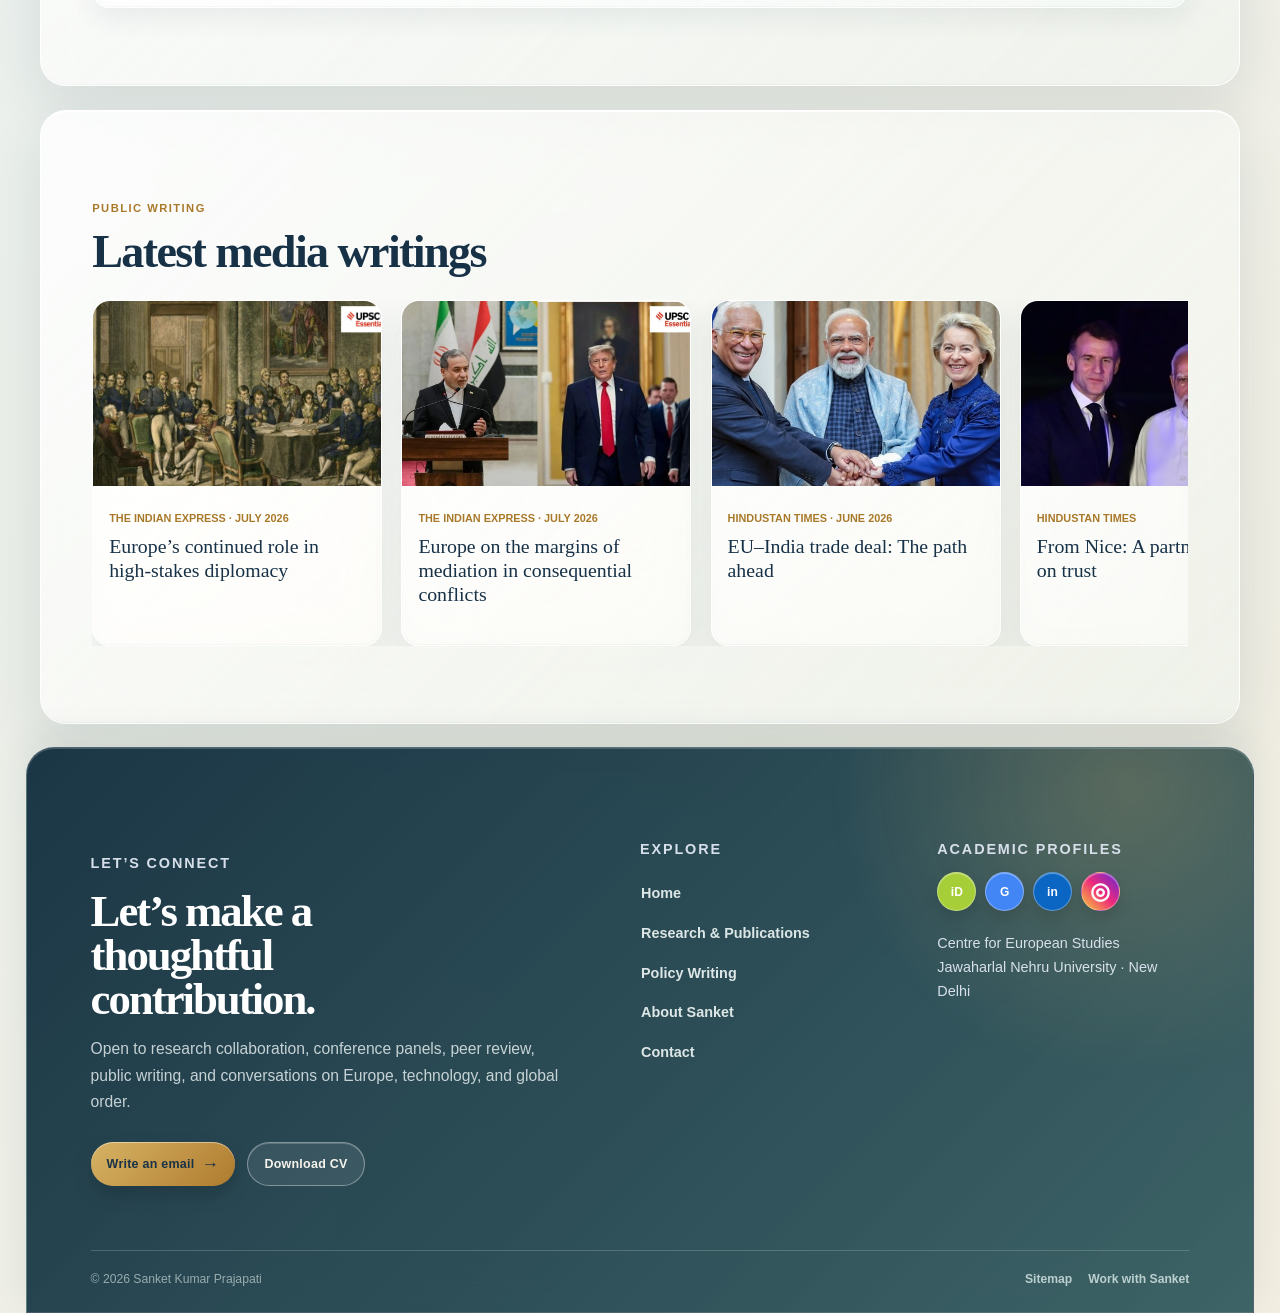
==== commit 059e7b09: "Add files via upload" ====
--- a/index.html
+++ b/index.html
@@ -24,6 +24,6 @@
     <section class="uni-section"><p class="eyebrow">Latest news</p><h2>Research updates</h2><div class="news-scroll"><div><p><b>July 2026</b> — Invited to write for <em>Diplomacy and Beyond Plus</em> on India–Latvia economic relations.</p><p><b>July 2026</b> — Article published in <em>The Indian Express</em>.</p><p><b>July 2026</b> — Article published in <em>The International Spectator</em>.</p><p><b>July 2026</b> — Opinion published in <em>Hindustan Times</em>.</p><p><b>June 2026</b> — Invited to HPAIR Asia Conference.</p><p><b>November 2025</b> — Conference paper presented on cyber security and India–Europe cooperation.</p></div><div aria-hidden="true"><p><b>July 2026</b> — Invited to write for <em>Diplomacy and Beyond Plus</em> on India–Latvia economic relations.</p><p><b>July 2026</b> — Article published in <em>The Indian Express</em>.</p><p><b>July 2026</b> — Article published in <em>The International Spectator</em>.</p><p><b>July 2026</b> — Opinion published in <em>Hindustan Times</em>.</p><p><b>June 2026</b> — Invited to HPAIR Asia Conference.</p><p><b>November 2025</b> — Conference paper presented on cyber security and India–Europe cooperation.</p></div></div></section>
     <section class="uni-section media-latest"><p class="eyebrow">Public writing</p><h2>Latest media writings</h2><div class="writing-scroll"><div class="writing-track"><div class="writing-grid"><a href="https://indianexpress.com/article/upsc-current-affairs/upsc-essentials/what-explains-europes-continued-role-in-high-stakes-diplomacy-10789690/"><img src="assets/indian-express-europe-diplomacy.jpg" alt="Congress of Vienna delegates"><small>The Indian Express · July 2026</small><h3>Europe’s continued role in high-stakes diplomacy</h3></a><a href="https://indianexpress.com/article/upsc-current-affairs/upsc-essentials/why-is-europe-on-the-margins-of-mediation-in-most-consequential-conflicts-10798776/"><img src="assets/indian-express-europe-mediation.jpg" alt="Europe and international mediation"><small>The Indian Express · July 2026</small><h3>Europe on the margins of mediation in consequential conflicts</h3></a><a href="https://www.hindustantimes.com/ht-insight/international-affairs/euindia-trade-deal-the-path-ahead-101781585048074.html"><img src="assets/hindustan-times-eu-india-trade.jpg" alt="Indian and European Union leaders"><small>Hindustan Times · June 2026</small><h3>EU–India trade deal: The path ahead</h3></a><a href="https://www.hindustantimes.com/ht-insight/international-affairs/from-nice-a-partnership-built-on-trust-101782469922329.html"><img src="assets/hindustan-times-nice.jpg" alt="India and France leaders"><small>Hindustan Times</small><h3>From Nice: A partnership built on trust</h3></a><a href="https://www.southasiamonitor.org/geopolitics-and-strategic-affairs/between-melody-moment-and-hard-work-ahead-modis-europe-tour"><img src="assets/south-asia-monitor-europe.jpeg" alt="European summit"><small>South Asia Monitor</small><h3>Between melody, moment and hard work ahead</h3></a><a href="https://www.jansatta.com/opinion/a-new-beginning-for-partnership-india-europe-technology-council-and-the-opportunity-for-digital-sovereignty/4570527/"><img src="assets/jansatta-digital-sovereignty.jpg" alt="India Europe Technology Council"><small>Jansatta · Opinion</small><h3>India–Europe Technology Council and digital sovereignty</h3></a></div><div class="writing-grid" aria-hidden="true"><a href="https://indianexpress.com/article/upsc-current-affairs/upsc-essentials/what-explains-europes-continued-role-in-high-stakes-diplomacy-10789690/"><img src="assets/indian-express-europe-diplomacy.jpg" alt=""><small>The Indian Express · July 2026</small><h3>Europe’s continued role in high-stakes diplomacy</h3></a><a href="https://indianexpress.com/article/upsc-current-affairs/upsc-essentials/why-is-europe-on-the-margins-of-mediation-in-most-consequential-conflicts-10798776/"><img src="assets/indian-express-europe-mediation.jpg" alt=""><small>The Indian Express · July 2026</small><h3>Europe on the margins of mediation in consequential conflicts</h3></a><a href="https://www.hindustantimes.com/ht-insight/international-affairs/euindia-trade-deal-the-path-ahead-101781585048074.html"><img src="assets/hindustan-times-eu-india-trade.jpg" alt=""><small>Hindustan Times · June 2026</small><h3>EU–India trade deal: The path ahead</h3></a><a href="https://www.hindustantimes.com/ht-insight/international-affairs/from-nice-a-partnership-built-on-trust-101782469922329.html"><img src="assets/hindustan-times-nice.jpg" alt=""><small>Hindustan Times</small><h3>From Nice: A partnership built on trust</h3></a><a href="https://www.southasiamonitor.org/geopolitics-and-strategic-affairs/between-melody-moment-and-hard-work-ahead-modis-europe-tour"><img src="assets/south-asia-monitor-europe.jpeg" alt=""><small>South Asia Monitor</small><h3>Between melody, moment and hard work ahead</h3></a><a href="https://www.jansatta.com/opinion/a-new-beginning-for-partnership-india-europe-technology-council-and-the-opportunity-for-digital-sovereignty/4570527/"><img src="assets/jansatta-digital-sovereignty.jpg" alt=""><small>Jansatta · Opinion</small><h3>India–Europe Technology Council and digital sovereignty</h3></a></div></div></div></section>
   </main>
-  <footer class="academic-footer"><div class="footer-layout"><div><p class="eyebrow">Let’s connect</p><h2>Sanket Kumar Prajapati</h2><p>For research collaboration, conferences, peer review, media commentary, or academic conversations.</p><div class="social-icons"><a class="orcid" href="https://orcid.org/0009-0006-2524-7685" aria-label="ORCID">iD</a><a class="scholar" href="https://scholar.google.com/citations?user=kN_yoHwAAAAJ&amp;hl=en" aria-label="Google Scholar">G</a><a class="linkedin" href="https://in.linkedin.com/in/sanketkumarprajapati" aria-label="LinkedIn">in</a><a class="instagram" href="https://www.instagram.com/sk26_sanket/" aria-label="Instagram">◎</a></div></div><nav class="footer-links" aria-label="Footer navigation"><a href="index.html">Home</a><a href="research.html">Research &amp; Publications</a><a href="media.html">Policy Writing</a><a href="about.html">About</a><a href="contact.html">Contact</a><a href="Sanket_Kumar_Prajapati_CV-3.docx">CV</a><a href="research.html#journal-articles">Sitemap</a></nav></div><small>© 2026 Sanket Kumar Prajapati · Centre for European Studies, School of International Studies, Jawaharlal Nehru University</small></footer>
+  <footer class="academic-footer"><div class="footer-glow" aria-hidden="true"></div><div class="footer-layout"><div class="footer-intro"><p class="eyebrow">Let’s connect</p><h2>Let’s make a thoughtful contribution.</h2><p>Open to research collaboration, conference panels, peer review, public writing, and conversations on Europe, technology, and global order.</p><div class="footer-actions"><a class="footer-email" href="mailto:sanket70_isc@jnu.ac.in">Write an email <span aria-hidden="true">→</span></a><a class="footer-cv" href="Sanket_Kumar_Prajapati_CV-3.docx">Download CV</a></div></div><nav class="footer-links" aria-label="Footer navigation"><p class="footer-label">Explore</p><a href="index.html">Home</a><a href="research.html">Research &amp; Publications</a><a href="media.html">Policy Writing</a><a href="about.html">About Sanket</a><a href="contact.html">Contact</a></nav><div class="footer-profiles"><p class="footer-label">Academic profiles</p><div class="social-icons"><a class="orcid" href="https://orcid.org/0009-0006-2524-7685" aria-label="ORCID">iD</a><a class="scholar" href="https://scholar.google.com/citations?user=kN_yoHwAAAAJ&amp;hl=en" aria-label="Google Scholar">G</a><a class="linkedin" href="https://in.linkedin.com/in/sanketkumarprajapati" aria-label="LinkedIn">in</a><a class="instagram" href="https://www.instagram.com/sk26_sanket/" aria-label="Instagram">◎</a></div><p class="footer-location">Centre for European Studies<br>Jawaharlal Nehru University · New Delhi</p></div></div><div class="footer-meta"><small>© 2026 Sanket Kumar Prajapati</small><div><a href="research.html#journal-articles">Sitemap</a><a href="contact.html">Work with Sanket</a></div></div></footer>
 <script src="site.js"></script></body>
 </html>
--- a/enhancements.css
+++ b/enhancements.css
@@ -76,3 +76,65 @@
 .menu-toggle{display:none;border:1px solid rgba(184,151,90,.52);border-radius:999px;background:rgba(255,253,248,.66);color:#173147;padding:.56rem .72rem;font:800 .72rem/1 Inter,Arial,sans-serif;letter-spacing:.05em;text-transform:uppercase;cursor:pointer}.menu-toggle span{font-size:1rem;margin-left:.25rem}.menu-toggle:focus-visible,.main-nav a:focus-visible{outline:3px solid rgba(169,121,42,.45);outline-offset:3px}body{overflow-x:hidden}
 @media(max-width:1024px){.uni-nav{height:72px;min-height:72px;padding:0 clamp(1rem,3vw,2rem);gap:.75rem;position:sticky;top:0}.menu-toggle{display:inline-flex;align-items:center;margin-left:auto}.uni-nav .main-nav{display:none!important;position:absolute;top:calc(100% + .55rem);left:.7rem;right:.7rem;z-index:60;padding:.7rem;border:1px solid rgba(255,255,255,.92);border-radius:18px;background:rgba(255,253,248,.94);box-shadow:0 18px 40px rgba(23,49,71,.16);backdrop-filter:blur(18px);-webkit-backdrop-filter:blur(18px)}.uni-nav.nav-open .main-nav{display:grid!important;grid-template-columns:repeat(2,minmax(0,1fr));gap:.35rem}.uni-nav .main-nav a{padding:.8rem;border-radius:12px;color:#173147;font-size:.82rem}.uni-nav .main-nav a[aria-current=page]{background:rgba(226,204,160,.42)}.nav-cv{display:none}.uni-hero{display:grid;grid-template-columns:minmax(0,1fr) minmax(280px,.85fr);align-items:end;min-height:620px;padding:3.5rem clamp(1.5rem,5vw,3.5rem) 0}.uni-hero-copy{width:auto!important;margin:0!important;transform:none!important;padding-bottom:3rem}.hero-portrait-source{position:relative!important;right:auto!important;bottom:auto!important;width:100%!important;height:500px!important;object-fit:contain!important;object-position:center bottom!important;transform:none!important;opacity:1!important;filter:drop-shadow(0 18px 20px rgba(21,36,58,.14))}.priority-work{margin-left:1.2rem;margin-right:1.2rem}.contact-hero{grid-template-columns:1fr .8fr;gap:2rem}.contact-layout{grid-template-columns:1fr}.footer-layout{gap:2rem}}
 @media(max-width:760px){.uni-nav{height:68px;min-height:68px}.uni-brand.brand-mark{width:39px;height:39px;font-size:.72rem}.menu-toggle{padding:.5rem .65rem;font-size:.68rem}.uni-nav.nav-open .main-nav{grid-template-columns:1fr}.uni-hero{display:block;min-height:auto!important;padding:2.7rem 1.35rem 0;margin:.7rem .7rem 0}.uni-hero-copy{padding-bottom:0;max-width:none!important}.uni-hero h1{font-size:clamp(2.75rem,13vw,3.7rem)!important}.hero-portrait-source{display:block;position:relative!important;width:100%!important;height:330px!important;margin:1rem auto 0;right:auto!important;bottom:auto!important;object-fit:contain!important;object-position:center bottom!important;opacity:1!important;transform:none!important}.priority-work{margin:0 .7rem 1rem}.priority-work article{padding:1.3rem}.impact-cards{grid-template-columns:repeat(2,minmax(0,1fr))}.section-kicker,.research-profile,.research-layout,.about-intro{grid-template-columns:1fr!important}.book-feature{grid-template-columns:1fr}.book-feature img{margin:auto}.writing-grid{grid-template-columns:1fr}.footer-links{grid-template-columns:1fr 1fr}}
+
+/* Final small-screen refinements: keep visual focus large and every panel in view. */
+@media(max-width:1024px){.contact-hero{grid-template-columns:1fr;align-items:stretch}.contact-hero aside{display:grid;grid-template-columns:220px minmax(0,1fr);gap:1.2rem;align-items:center}.contact-speaking-photo{height:180px;margin:0}.writing-grid{grid-template-columns:repeat(2,minmax(0,1fr))}.research-layout{grid-template-columns:1fr}.about-intro{grid-template-columns:1fr}.about-speaking-photo{max-width:620px}}
+@media(max-width:760px){.hero-portrait-source{height:400px!important;object-fit:cover!important;object-position:54% bottom!important;margin-top:.65rem}.contact-hero aside{grid-template-columns:1fr;gap:1rem}.contact-speaking-photo{width:100%;height:230px;object-position:center 30%;margin:0}.contact-hero aside>div{min-width:0}.writing-grid{grid-template-columns:1fr}.contact-hero,.contact-layout{max-width:calc(100vw - 1.4rem)}.contact-form,.contact-details{min-width:0}}
+
+/* Refined liquid-glass finish: softly illuminated panels with crisp editorial contrast. */
+:root{--glass-paper:rgba(255,253,249,.64);--glass-bright:rgba(255,255,255,.82);--glass-edge:rgba(255,255,255,.9);--glass-shadow:0 20px 54px rgba(28,53,67,.11);--glass-inner:inset 0 1px 0 rgba(255,255,255,.92),inset 0 -1px 0 rgba(132,160,166,.08)}
+body{position:relative;background:radial-gradient(circle at 8% 6%,rgba(218,183,114,.24),transparent 28%),radial-gradient(circle at 90% 18%,rgba(126,190,204,.22),transparent 30%),radial-gradient(circle at 58% 92%,rgba(191,215,196,.2),transparent 32%),linear-gradient(135deg,#faf7f0 0%,#eaf1f0 48%,#f8f0e4 100%)}
+body::before,body::after{content:"";position:fixed;z-index:-1;border-radius:50%;pointer-events:none;filter:blur(8px)}
+body::before{width:min(42vw,580px);height:min(42vw,580px);top:18vh;left:-16vw;background:rgba(197,221,220,.24);animation:glass-float 16s ease-in-out infinite alternate}
+body::after{width:min(36vw,500px);height:min(36vw,500px);right:-12vw;bottom:9vh;background:rgba(229,193,128,.2);animation:glass-float 19s -5s ease-in-out infinite alternate-reverse}
+@keyframes glass-float{from{transform:translate3d(0,0,0) scale(1)}to{transform:translate3d(5vw,-3vh,0) scale(1.08)}}
+
+.uni-nav{background:linear-gradient(110deg,rgba(255,254,251,.8),rgba(238,247,245,.54));border-bottom-color:rgba(255,255,255,.96);box-shadow:var(--glass-inner),0 10px 32px rgba(21,47,61,.1);backdrop-filter:blur(24px) saturate(132%);-webkit-backdrop-filter:blur(24px) saturate(132%)}
+.uni-nav nav a,.menu-toggle,.gold-button,.citation-copy{box-shadow:inset 0 1px 0 rgba(255,255,255,.76),0 7px 18px rgba(35,56,69,.1)}
+.uni-nav nav a{border-color:rgba(255,255,255,.38)}
+.uni-nav nav a:hover,.uni-nav nav a[aria-current=page]{background:rgba(255,255,255,.66);box-shadow:inset 0 1px 0 #fff,0 7px 18px rgba(35,56,69,.09)}
+.gold-button{background:linear-gradient(135deg,#b88a3d,#8d621f);text-shadow:0 1px 1px rgba(48,29,6,.23)}
+.gold-button:hover{background:linear-gradient(135deg,#c89c4e,#95651e);box-shadow:inset 0 1px 0 rgba(255,255,255,.55),0 13px 24px rgba(115,77,23,.24)}
+
+.uni-hero,.contact-hero{position:relative;isolation:isolate;overflow:hidden;background:linear-gradient(120deg,rgba(255,253,249,.9),rgba(238,247,245,.58))}
+.uni-hero::before,.contact-hero::before{content:"";position:absolute;z-index:-1;width:60%;height:130%;right:-24%;top:-40%;border-radius:50%;background:radial-gradient(circle,rgba(255,255,255,.95),rgba(255,255,255,0) 67%);filter:blur(10px)}
+.uni-hero::after,.contact-hero::after{content:"";position:absolute;z-index:-1;inset:0;background:linear-gradient(115deg,rgba(255,255,255,.28),transparent 42%,rgba(152,203,205,.12));pointer-events:none}
+
+.uni-section,.logo-strip,.priority-work,.book-feature,.impact-band,.invitation,.academic-footer,.contact-details,.contact-form{backdrop-filter:blur(24px) saturate(128%);-webkit-backdrop-filter:blur(24px) saturate(128%);box-shadow:var(--glass-inner),var(--glass-shadow)}
+.uni-section,.logo-strip,.priority-work,.contact-details,.contact-form{background:linear-gradient(135deg,rgba(255,255,255,.74),rgba(255,253,248,.48));border-color:var(--glass-edge)}
+.uni-section{overflow:hidden;position:relative;isolation:isolate}
+.uni-section::before{content:"";position:absolute;z-index:-1;inset:0;background:linear-gradient(135deg,rgba(255,255,255,.34),transparent 38%,rgba(176,215,215,.1));pointer-events:none}
+.priority-work{border-color:var(--glass-edge)}
+.priority-work article{background:linear-gradient(145deg,rgba(255,255,255,.44),rgba(255,255,255,.1));transition:transform .32s cubic-bezier(.22,1,.36,1),background .32s ease}
+.priority-work article:hover{transform:translateY(-5px);background:rgba(255,255,255,.64)}
+.logo-strip{border-color:var(--glass-edge)}
+.logo-set img,.research-publisher-logos img{background:linear-gradient(135deg,rgba(255,255,255,.93),rgba(245,242,234,.56))!important;box-shadow:var(--glass-inner),0 10px 22px rgba(30,53,63,.11)}
+.research-cards article,.experience-grid article,.writing-grid a,.research-area-grid article,.publication,.contact-reasons article{background:linear-gradient(145deg,rgba(255,255,255,.82),rgba(255,253,249,.46));border-color:rgba(255,255,255,.9);box-shadow:var(--glass-inner),0 13px 31px rgba(29,53,66,.09);backdrop-filter:blur(18px) saturate(120%);-webkit-backdrop-filter:blur(18px) saturate(120%)}
+.research-cards article,.experience-grid article,.writing-grid a,.research-area-grid article,.contact-reasons article{transition:transform .3s cubic-bezier(.22,1,.36,1),box-shadow .3s ease,border-color .3s ease}
+.research-cards article:hover,.experience-grid article:hover,.writing-grid a:hover,.research-area-grid article:hover,.contact-reasons article:hover{transform:translateY(-6px);border-color:#fff;box-shadow:var(--glass-inner),0 21px 39px rgba(25,50,64,.15)}
+.publication{margin:.85rem 0;padding:1.65rem;border:1px solid rgba(255,255,255,.9);border-radius:18px}
+.news-scroll{background:linear-gradient(90deg,rgba(255,255,255,.7),rgba(246,251,249,.45));border-color:rgba(255,255,255,.88);box-shadow:var(--glass-inner),0 11px 25px rgba(29,53,66,.07);backdrop-filter:blur(18px) saturate(125%);-webkit-backdrop-filter:blur(18px) saturate(125%)}
+.impact-band,.invitation{background:linear-gradient(135deg,rgba(17,54,75,.9),rgba(56,105,111,.76));box-shadow:inset 0 1px 0 rgba(255,255,255,.24),0 22px 50px rgba(20,49,67,.18)}
+.book-feature{background:linear-gradient(135deg,rgba(24,65,57,.91),rgba(59,107,84,.76));box-shadow:inset 0 1px 0 rgba(255,255,255,.2),0 22px 50px rgba(17,52,45,.19)}
+.academic-footer{background:linear-gradient(135deg,rgba(14,42,59,.94),rgba(31,76,82,.86));box-shadow:inset 0 1px 0 rgba(255,255,255,.18),0 -12px 35px rgba(23,49,62,.08)}
+.impact-cards article{background:linear-gradient(145deg,rgba(255,255,255,.28),rgba(255,255,255,.075));border-color:rgba(255,255,255,.42);box-shadow:inset 0 1px 0 rgba(255,255,255,.42),0 14px 27px rgba(5,27,39,.18)}
+.impact-cards article:hover{background:linear-gradient(145deg,rgba(255,255,255,.39),rgba(255,255,255,.12));box-shadow:inset 0 1px 0 rgba(255,255,255,.58),0 18px 33px rgba(5,27,39,.25)}
+
+@media(prefers-reduced-motion:reduce){*,*::before,*::after{animation-duration:.01ms!important;animation-iteration-count:1!important;scroll-behavior:auto!important}}
+@media(max-width:760px){body::before{width:72vw;height:72vw;left:-34vw}.uni-section,.logo-strip,.priority-work,.book-feature,.impact-band,.invitation,.academic-footer,.contact-details,.contact-form{backdrop-filter:blur(16px) saturate(118%);-webkit-backdrop-filter:blur(16px) saturate(118%)}.priority-work article:hover,.research-cards article:hover,.experience-grid article:hover,.writing-grid a:hover,.research-area-grid article:hover,.contact-reasons article:hover{transform:none}.publication{padding:1.25rem;margin:.65rem 0}}
+
+/* Expanded collaboration footer. */
+.academic-footer{position:relative;overflow:hidden;padding:clamp(3.5rem,7vw,6rem) clamp(1.5rem,5vw,6rem) 1.4rem}
+.footer-glow{position:absolute;width:min(48vw,650px);height:min(48vw,650px);right:-14vw;top:-48%;border-radius:50%;background:radial-gradient(circle,rgba(219,183,109,.24),rgba(219,183,109,0) 67%);filter:blur(10px);pointer-events:none}
+.footer-layout{position:relative;z-index:1;display:grid;grid-template-columns:minmax(280px,1.5fr) minmax(150px,.7fr) minmax(190px,.8fr);gap:clamp(2rem,6vw,6rem);align-items:start}
+.footer-intro h2{max-width:13ch;margin:.5rem 0 .9rem;font-size:clamp(2.15rem,3.5vw,3.4rem);line-height:.98;letter-spacing:-.045em}
+.footer-intro>p:not(.eyebrow){max-width:56ch;margin:0;color:rgba(233,242,241,.82);font-size:.98rem;line-height:1.7}
+.footer-actions{display:flex;flex-wrap:wrap;gap:.75rem;margin-top:1.6rem}
+.footer-actions a{display:inline-flex;align-items:center;justify-content:center;min-height:44px;padding:.7rem 1rem;border-radius:999px;font-size:.78rem;font-weight:800;letter-spacing:.02em;transition:transform .25s ease,background .25s ease,box-shadow .25s ease}
+.footer-email{background:linear-gradient(135deg,#d7b365,#af7b2e);color:#183247!important;box-shadow:inset 0 1px 0 rgba(255,255,255,.44),0 9px 20px rgba(0,0,0,.16)}
+.footer-email span{margin-left:.45rem;font-size:1.1rem;line-height:0}.footer-cv{border:1px solid rgba(255,255,255,.38);color:#f6f4ed!important;background:rgba(255,255,255,.08);box-shadow:inset 0 1px 0 rgba(255,255,255,.18)}
+.footer-actions a:hover{transform:translateY(-3px)}.footer-email:hover{background:linear-gradient(135deg,#e3c477,#b98331)}.footer-cv:hover{background:rgba(255,255,255,.16)}
+.footer-links{display:grid;grid-template-columns:1fr;gap:.2rem;padding:0;margin:0}.footer-label{grid-column:1/-1;margin:0 0 .7rem;color:#d9b973;font-size:.68rem;font-weight:800;letter-spacing:.13em;text-transform:uppercase}.footer-links a{width:max-content;max-width:100%;padding:.35rem 0;color:rgba(241,247,246,.9);font-size:.9rem;transition:color .2s ease,transform .2s ease}.footer-links a:hover{color:#e5c47b;transform:translateX(4px)}
+.footer-profiles{position:relative;z-index:1}.footer-profiles .social-icons{margin:0;gap:.55rem}.footer-profiles .social-icons a{width:39px;height:39px;border-color:rgba(255,255,255,.32);box-shadow:inset 0 1px 0 rgba(255,255,255,.32),0 8px 16px rgba(0,0,0,.14);transition:transform .22s ease,box-shadow .22s ease}.footer-profiles .social-icons a:hover{transform:translateY(-4px);box-shadow:inset 0 1px 0 rgba(255,255,255,.48),0 13px 22px rgba(0,0,0,.19)}
+.footer-location{margin:1.3rem 0 0;color:rgba(218,231,230,.72);font-size:.83rem;line-height:1.65}.footer-meta{position:relative;z-index:1;display:flex;align-items:center;justify-content:space-between;gap:1rem;margin-top:clamp(2.5rem,5vw,4.4rem);padding-top:1.2rem;border-top:1px solid rgba(255,255,255,.18)}.footer-meta small{display:block;margin:0;padding:0;border:0;color:rgba(214,228,227,.64);font-size:.76rem}.footer-meta>div{display:flex;gap:1rem}.footer-meta a{color:rgba(224,239,237,.78);font-size:.76rem;font-weight:700}.footer-meta a:hover{color:#e2bd69}
+@media(max-width:760px){.academic-footer{padding:3.1rem 1.35rem 1.2rem}.footer-glow{width:95vw;height:95vw;right:-46vw;top:-21%}.footer-layout{grid-template-columns:1fr;gap:2rem}.footer-intro h2{font-size:2.3rem}.footer-links{grid-template-columns:1fr 1fr;column-gap:1rem}.footer-links .footer-label{grid-column:1/-1}.footer-links a{font-size:.86rem}.footer-profiles .footer-label{margin-bottom:.65rem}.footer-meta{align-items:flex-start;flex-direction:column;margin-top:2.4rem;gap:.75rem}.footer-meta>div{gap:1.2rem}.footer-actions a{font-size:.75rem}}
